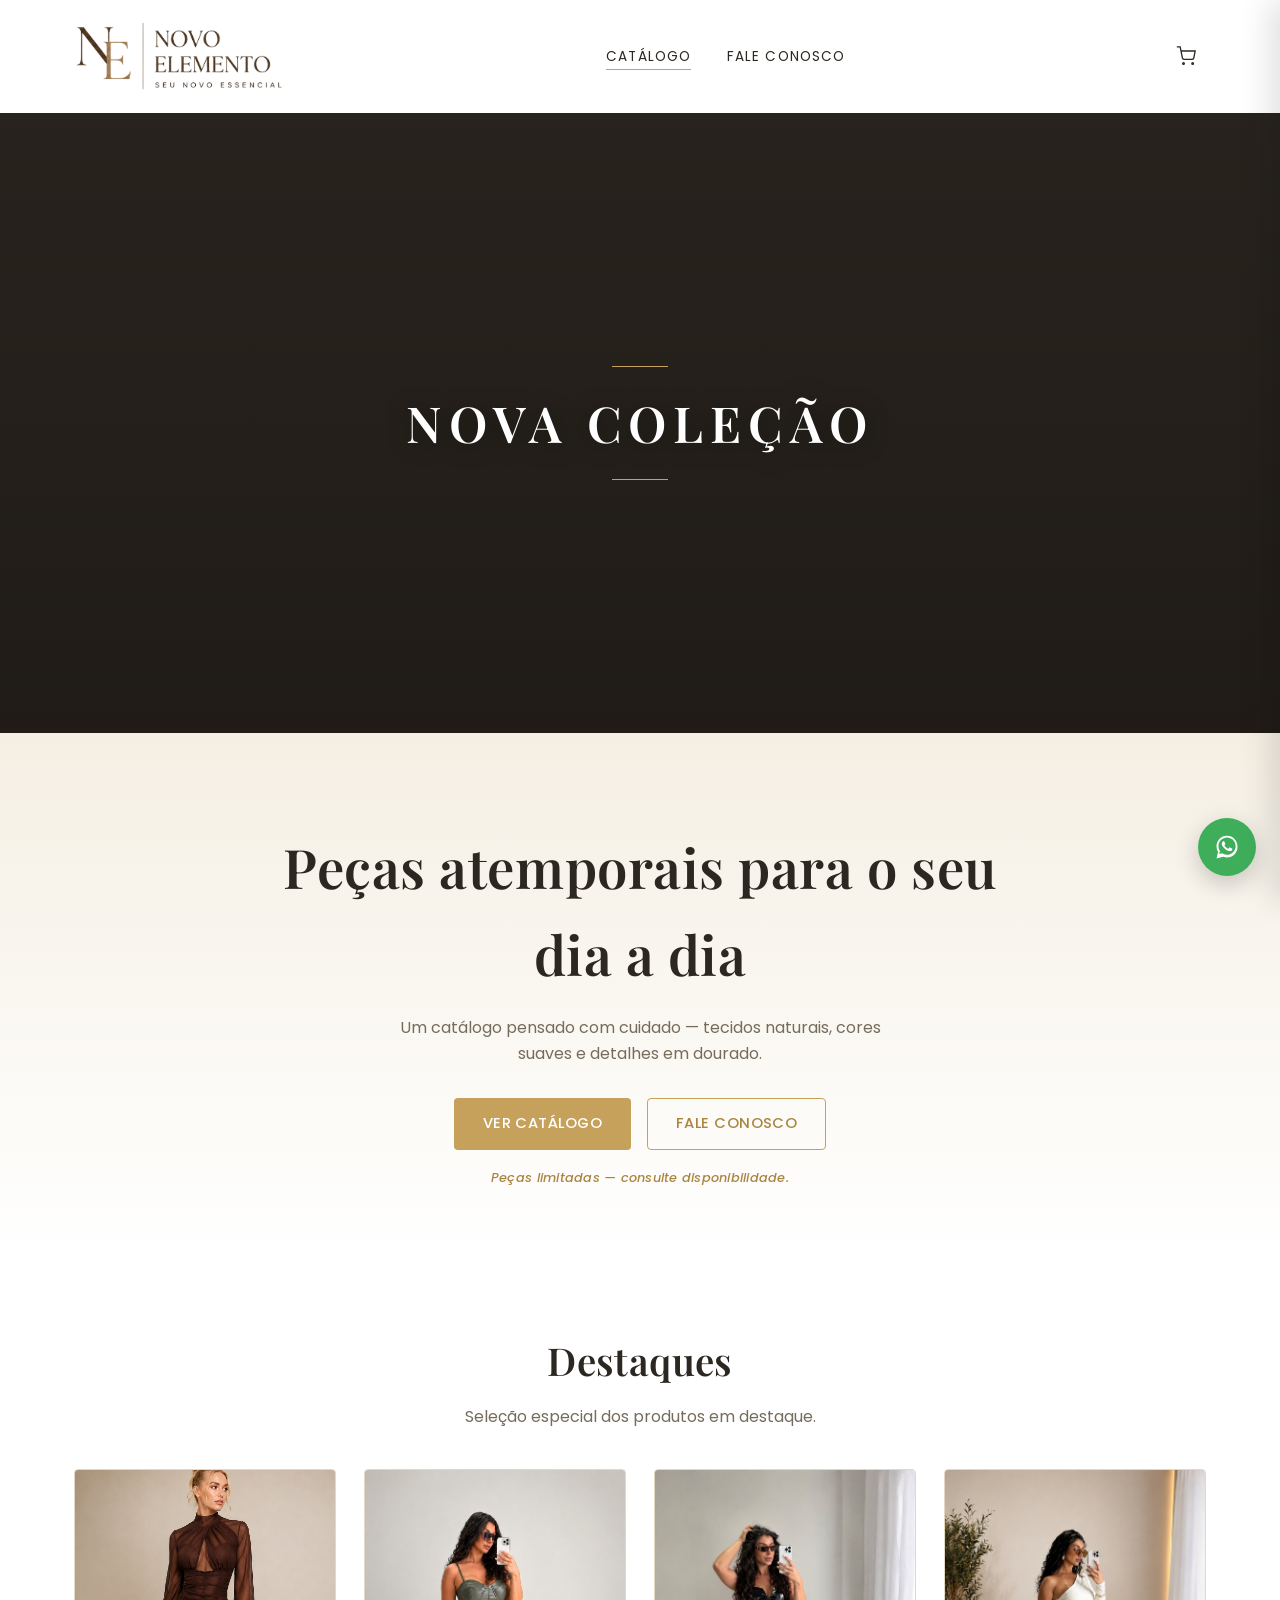
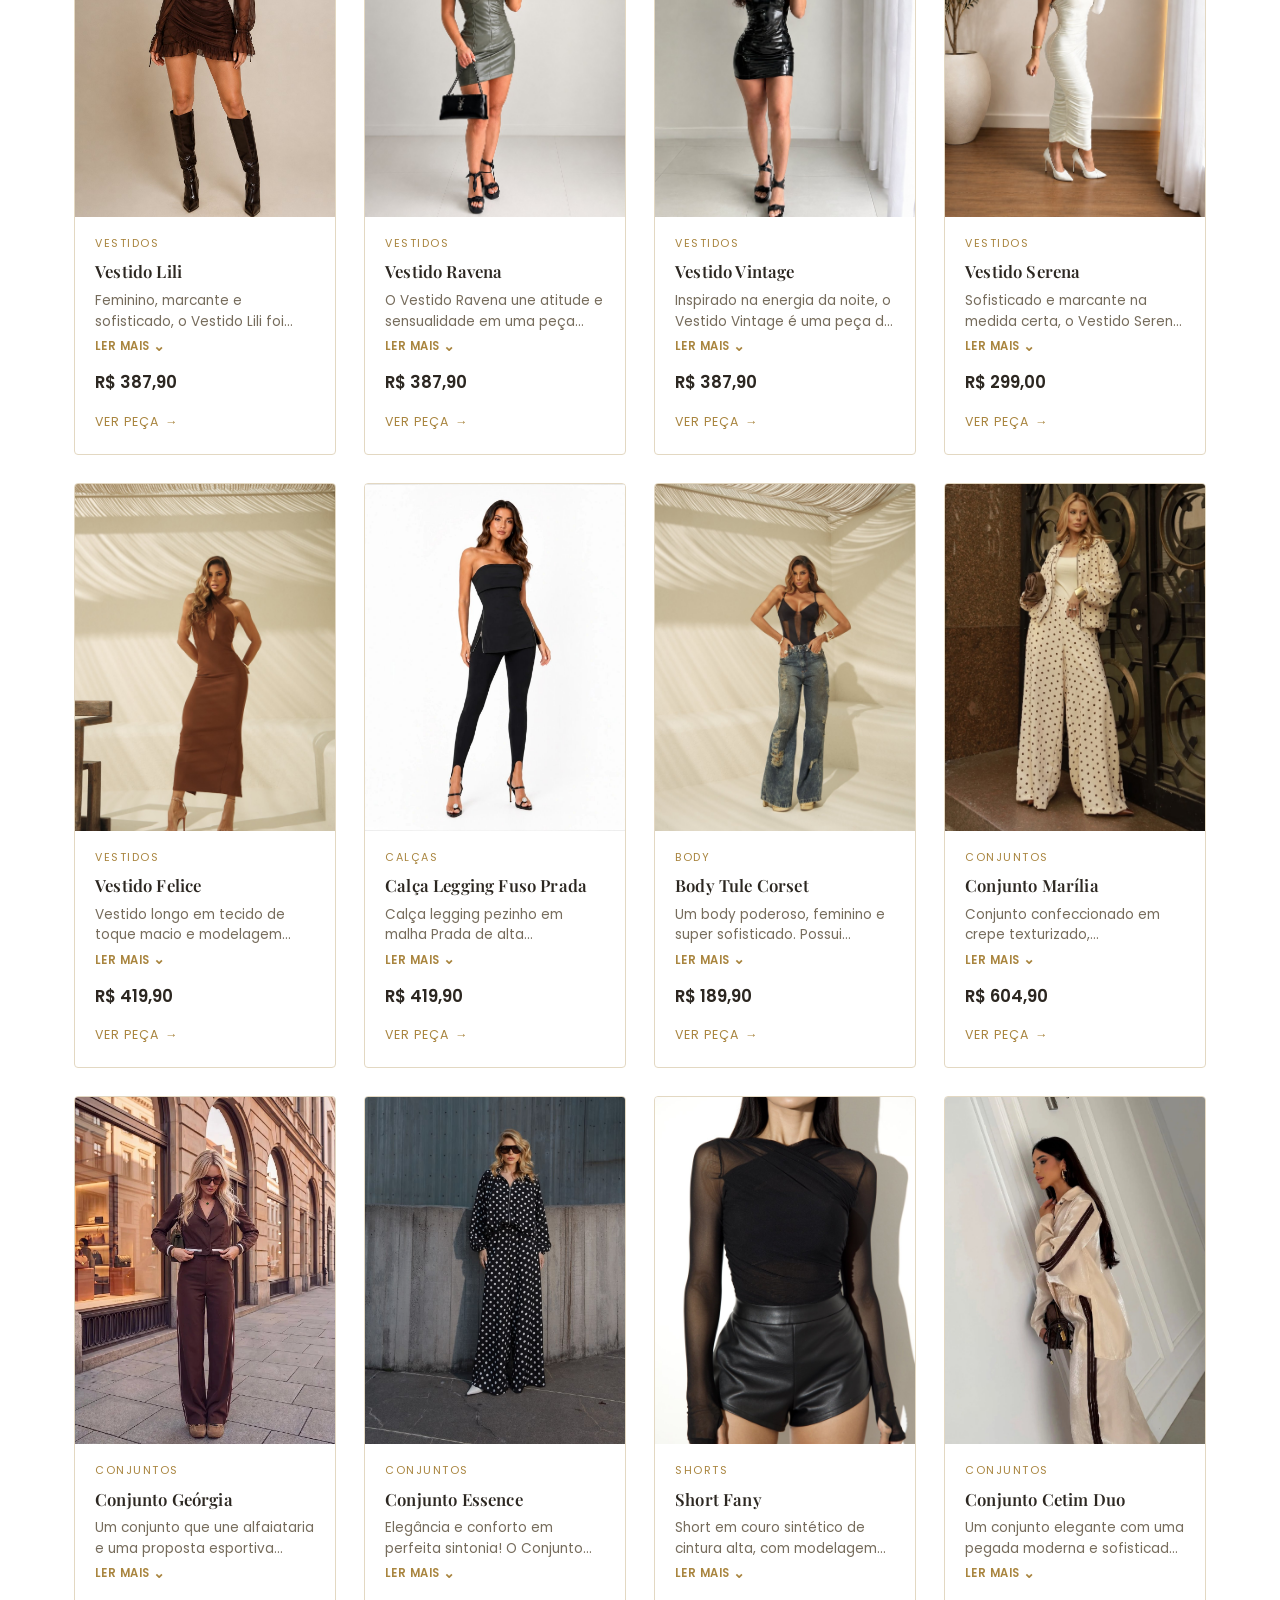
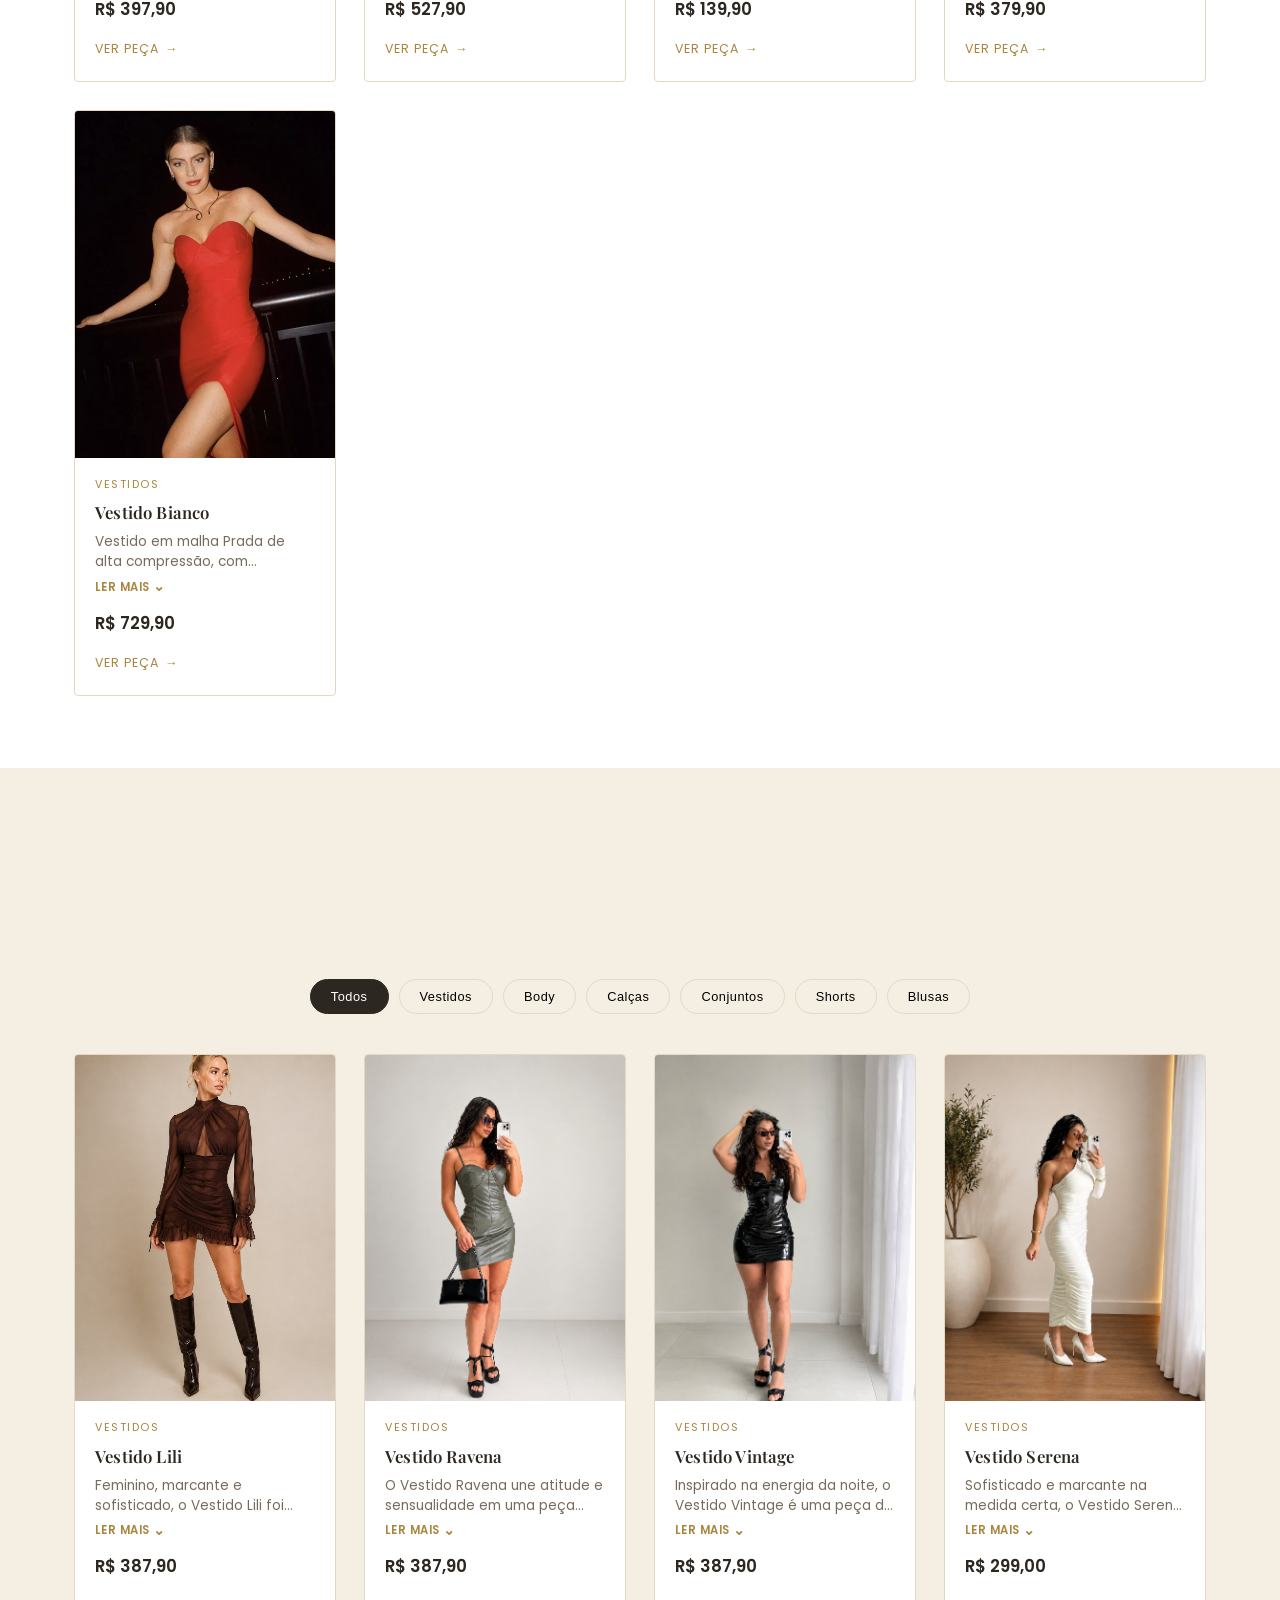
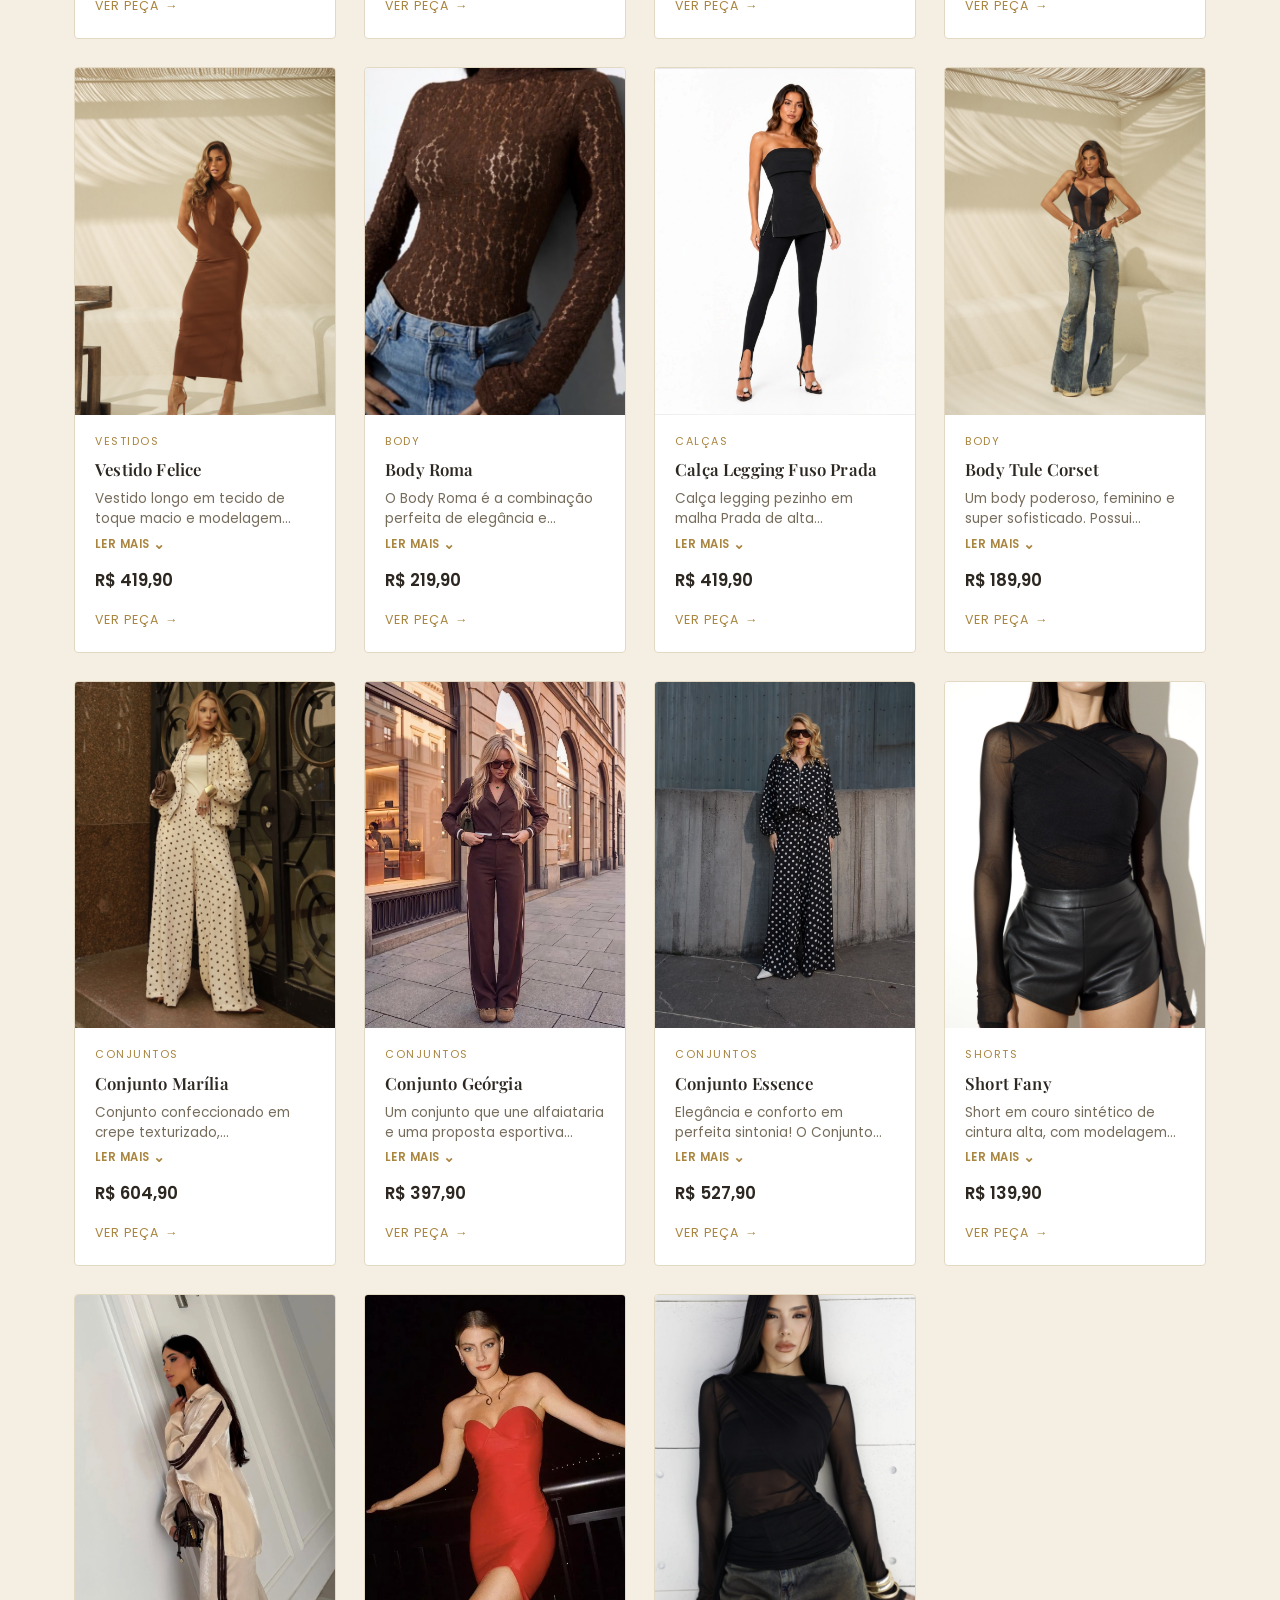
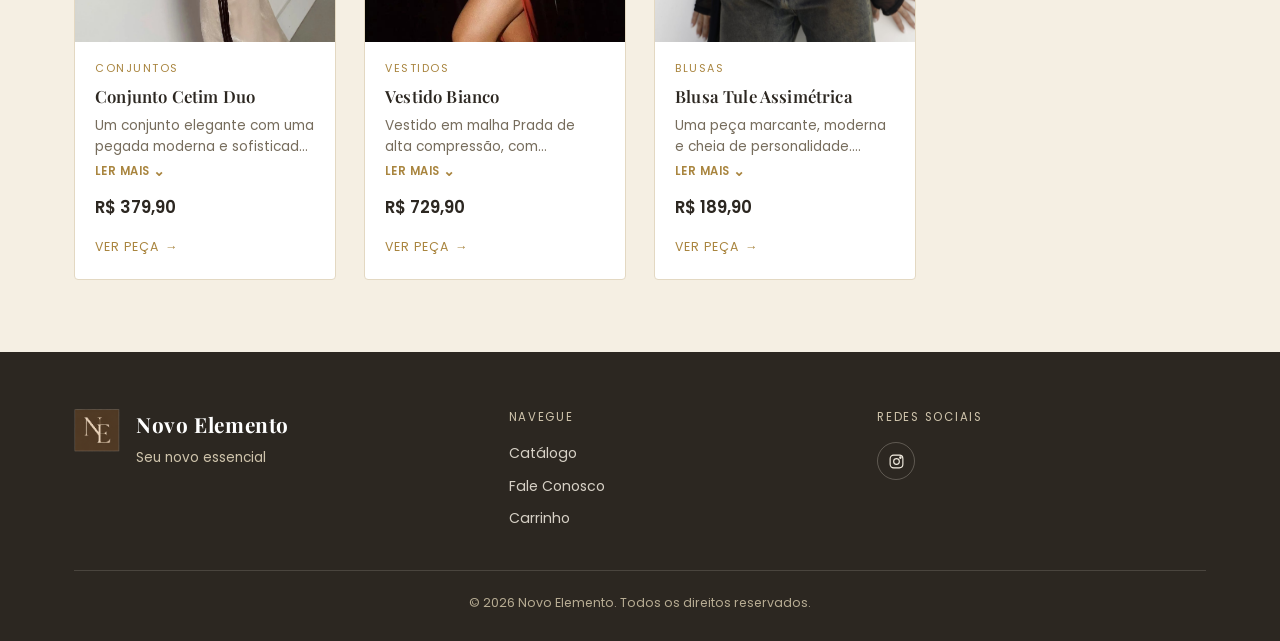
==== index.html @ e1759463 "Versao inicial do site Novo Elemento" ====
<!DOCTYPE html>
<html lang="pt-BR">
<head>
<meta charset="UTF-8">
<meta name="viewport" content="width=device-width, initial-scale=1.0">
<title>Novo Elemento — Loja</title>
<meta name="description" content="Loja Novo Elemento — moda com essência.">
<link rel="icon" type="image/png" href="assets/favicon.png">
<link rel="stylesheet" href="css/style.css">
</head>
<body>

<header class="site-header">
  <nav class="nav">
    <a href="index.html" class="nav-logo">
      <span class="logo-shine">
        <img src="assets/logo.png" alt="Novo Elemento" class="logo-img">
        <div class="logo-fallback">
          <strong>Novo Elemento</strong>
          <span>Seu novo essencial</span>
        </div>
      </span>
    </a>

    <ul class="nav-links">
      <li><a href="index.html" class="active">Catálogo</a></li>
      <li><a href="sobre.html">Fale Conosco</a></li>
    </ul>

    <div class="nav-actions">
      <a href="carrinho.html" class="nav-cart" aria-label="Ver carrinho">
        <svg viewBox="0 0 24 24" fill="none" stroke="currentColor" stroke-width="1.6"><circle cx="9" cy="21" r="1"/><circle cx="20" cy="21" r="1"/><path d="M1 1h4l2.68 13.39a2 2 0 0 0 2 1.61h9.72a2 2 0 0 0 2-1.61L23 6H6"/></svg>
        <span class="cart-badge" data-cart-badge>0</span>
      </a>
      <button class="nav-toggle" aria-label="Abrir menu" aria-expanded="false">
        <span></span><span></span><span></span>
      </button>
    </div>
  </nav>

  <div class="nav-mobile">
    <ul>
      <li><a href="index.html">Catálogo</a></li>
      <li><a href="sobre.html">Fale Conosco</a></li>
      <li><a href="carrinho.html">Carrinho</a></li>
    </ul>
  </div>
</header>

<section class="hero-carousel">
  <div class="hero-carousel__track">
    <img src="assets/carrossel/carrossel-01.jpg" alt="" class="hero-carousel__slide">
    <img src="assets/carrossel/carrossel-02.jpg" alt="" class="hero-carousel__slide">
    <img src="assets/carrossel/carrossel-03.jpg" alt="" class="hero-carousel__slide">
    <img src="assets/carrossel/carrossel-04.jpg" alt="" class="hero-carousel__slide">
    <img src="assets/carrossel/carrossel-05.jpg" alt="" class="hero-carousel__slide">
    <img src="assets/carrossel/carrossel-06.jpg" alt="" class="hero-carousel__slide">
    <img src="assets/carrossel/carrossel-07.jpg" alt="" class="hero-carousel__slide">
  </div>
  <div class="hero-carousel__overlay"></div>
  <div class="hero-carousel__caption">
    <span class="hero-carousel__line"></span>
    <h2>Nova Coleção</h2>
    <span class="hero-carousel__line"></span>
  </div>
</section>

<section class="hero">
  <h1>Peças atemporais para o seu dia a dia</h1>
  <p>Um catálogo pensado com cuidado — tecidos naturais, cores suaves e detalhes em dourado.</p>
  <div class="hero__actions">
    <a href="#catalogo" class="btn btn--gold">Ver Catálogo</a>
    <a href="sobre.html" class="btn btn--outline">Fale Conosco</a>
  </div>
  <p class="hero__notice">Peças limitadas — consulte disponibilidade.</p>
</section>

<section class="section">
  <div class="container">
    <h2 class="section-title reveal">Destaques</h2>
    <p class="section-subtitle reveal">Seleção especial dos produtos em destaque.</p>
    <div class="product-grid" data-featured-grid></div>
  </div>
</section>

<section class="section section--linen" id="catalogo">
  <div class="container">
    <h2 class="section-title reveal">Catálogo Completo</h2>
    <p class="section-subtitle reveal">Filtre por categoria para encontrar a peça ideal.</p>
    <div class="filter-bar" data-category-filters></div>
    <div class="product-grid" data-product-grid></div>
  </div>
</section>

<footer class="site-footer" id="footer"></footer>

<a class="whatsapp-float" id="whatsappFloat" href="#" target="_blank" rel="noopener" aria-label="Falar no WhatsApp">
  <svg viewBox="0 0 32 32"><path d="M16.02 3C9.4 3 4 8.4 4 15.02c0 2.4.7 4.63 1.9 6.5L4 29l7.65-1.86a11.9 11.9 0 0 0 4.37.83h.01c6.63 0 12.02-5.4 12.02-12.02C28.05 8.4 22.65 3 16.02 3zm0 21.8h-.01a9.8 9.8 0 0 1-4.99-1.37l-.36-.21-3.65.89.98-3.58-.24-.37a9.77 9.77 0 0 1-1.5-5.16c0-5.4 4.4-9.79 9.8-9.79 2.62 0 5.08 1.02 6.93 2.87a9.73 9.73 0 0 1 2.87 6.93c0 5.4-4.4 9.79-9.83 9.79zm5.38-7.34c-.29-.15-1.75-.86-2.02-.96-.27-.1-.47-.15-.67.15-.2.29-.77.96-.94 1.16-.17.2-.34.22-.64.07-.29-.15-1.24-.46-2.36-1.46-.87-.78-1.46-1.74-1.63-2.03-.17-.29-.02-.45.13-.6.13-.13.29-.34.44-.51.15-.17.2-.29.29-.49.1-.2.05-.37-.02-.51-.07-.15-.67-1.61-.92-2.2-.24-.58-.49-.5-.67-.51-.17-.01-.37-.01-.57-.01s-.51.07-.79.37c-.27.29-1.04 1.02-1.04 2.48 0 1.46 1.07 2.87 1.22 3.07.15.2 2.1 3.2 5.08 4.49.71.31 1.26.49 1.69.62.71.23 1.36.2 1.87.12.57-.09 1.75-.71 2-1.4.25-.69.25-1.28.17-1.4-.07-.12-.27-.2-.56-.34z"/></svg>
</a>

<script src="js/store-data.js"></script>
<script src="js/products-data.js"></script>
<script src="js/cart.js"></script>
<script src="js/nav.js"></script>
<script src="js/catalog.js"></script>
<script src="js/footer.js"></script>
</body>
</html>
---- css/style.css ----
/* =========================================================
   O NOVO ELEMENTO — estilos gerais
   Paleta: branco / linho / dourado
   ========================================================= */

@import url("https://fonts.googleapis.com/css2?family=Playfair+Display:ital,wght@0,500;0,600;1,500&family=Poppins:wght@300;400;500;600&family=Alex+Brush&display=swap");

:root {
  --color-white: #ffffff;
  --color-linen: #f5efe3;
  --color-linen-dark: #e9dfc9;
  --color-gold: #c6a15b;
  --color-gold-dark: #a9853f;
  --color-text: #2c2721;
  --color-text-light: #766c5c;
  --color-border: #e3d8c2;

  --font-heading: "Playfair Display", serif;
  --font-body: "Poppins", sans-serif;

  --container: 1180px;
  --radius: 4px;
  --shadow: 0 10px 30px rgba(44, 39, 33, 0.08);
}

* {
  box-sizing: border-box;
}

html {
  scroll-behavior: smooth;
}

body {
  margin: 0;
  font-family: var(--font-body);
  color: var(--color-text);
  background: var(--color-white);
  line-height: 1.6;
}

body.no-scroll {
  overflow: hidden;
}

h1, h2, h3, h4 {
  font-family: var(--font-heading);
  font-weight: 600;
  margin: 0 0 0.5em;
  letter-spacing: 0.01em;
}

p {
  margin: 0 0 1em;
}

a {
  color: inherit;
  text-decoration: none;
}

img {
  max-width: 100%;
  display: block;
}

.container {
  max-width: var(--container);
  margin: 0 auto;
  padding: 0 24px;
}

.section {
  padding: 72px 0;
}

.section--linen {
  background: var(--color-linen);
}

.section-title {
  text-align: center;
  font-size: clamp(1.6rem, 3vw, 2.4rem);
  margin-bottom: 12px;
}

.section-subtitle {
  text-align: center;
  color: var(--color-text-light);
  max-width: 560px;
  margin: 0 auto 40px;
}

.btn {
  position: relative;
  overflow: hidden;
  display: inline-flex;
  align-items: center;
  justify-content: center;
  gap: 8px;
  padding: 13px 28px;
  border: 1px solid transparent;
  border-radius: var(--radius);
  font-family: var(--font-body);
  font-size: 0.92rem;
  font-weight: 500;
  letter-spacing: 0.03em;
  cursor: pointer;
  transition: transform 0.2s ease, box-shadow 0.2s ease, background 0.2s ease, color 0.2s ease;
  text-transform: uppercase;
}

/* =========== Brilho dourado (botões e logo) =========== */
.btn::before,
.logo-shine::before {
  content: "";
  position: absolute;
  top: 0;
  left: -60%;
  width: 35%;
  height: 100%;
  background: linear-gradient(
    115deg,
    transparent 0%,
    rgba(255, 255, 255, 0.75) 45%,
    rgba(230, 194, 122, 0.95) 50%,
    rgba(255, 255, 255, 0.75) 55%,
    transparent 100%
  );
  transform: skewX(-22deg);
  transition: left 0.85s ease;
  pointer-events: none;
  z-index: 2;
}

.btn:hover::before,
.nav-logo:hover .logo-shine::before {
  left: 130%;
}

.btn--gold {
  background: var(--color-gold);
  color: var(--color-white);
}

.btn--gold:hover {
  background: var(--color-gold-dark);
  transform: translateY(-2px);
  box-shadow: var(--shadow);
}

.btn--outline {
  background: transparent;
  border-color: var(--color-gold);
  color: var(--color-gold-dark);
}

.btn--outline:hover {
  background: var(--color-gold);
  color: var(--color-white);
  transform: translateY(-2px);
}

.btn--whatsapp {
  background: #3fae5b;
  color: var(--color-white);
}

.btn--whatsapp:hover {
  background: #34954d;
  transform: translateY(-2px);
  box-shadow: var(--shadow);
}

.btn--block {
  width: 100%;
}

/* =========== Reveal on scroll =========== */
.reveal {
  opacity: 0;
  transform: translateY(24px);
  transition: opacity 0.7s ease, transform 0.7s ease;
}

.reveal--visible {
  opacity: 1;
  transform: translateY(0);
}

/* =========================================================
   HEADER / NAVBAR
   ========================================================= */

.site-header {
  position: sticky;
  top: 0;
  z-index: 100;
  background: rgba(255, 255, 255, 0.92);
  backdrop-filter: blur(8px);
  border-bottom: 1px solid transparent;
  transition: box-shadow 0.3s ease, border-color 0.3s ease, padding 0.3s ease;
}

.site-header--scrolled {
  border-color: var(--color-border);
  box-shadow: 0 4px 20px rgba(44, 39, 33, 0.06);
}

.nav {
  display: flex;
  align-items: center;
  justify-content: space-between;
  padding: 20px 24px;
  max-width: var(--container);
  margin: 0 auto;
  transition: padding 0.3s ease;
}

.site-header--scrolled .nav {
  padding: 12px 24px;
}

.nav-logo {
  display: flex;
  align-items: center;
  position: relative;
}

.logo-shine {
  position: relative;
  display: flex;
  align-items: center;
  overflow: hidden;
  border-radius: var(--radius);
  transition: height 0.3s ease;
}

.logo-img {
  height: 72px;
  transition: height 0.3s ease, transform 0.4s cubic-bezier(0.34, 1.56, 0.64, 1);
}

.site-header--scrolled .logo-img {
  height: 54px;
}

.nav-logo:hover .logo-img {
  transform: scale(1.06) rotate(-1.5deg);
}

.logo-fallback {
  display: none;
  flex-direction: column;
  line-height: 1;
  cursor: default;
}

.logo-fallback strong {
  font-family: var(--font-heading);
  font-size: 1.9rem;
  letter-spacing: 0.04em;
  color: var(--color-text);
  transition: letter-spacing 0.4s ease, color 0.3s ease;
}

.nav-logo:hover .logo-fallback strong {
  letter-spacing: 0.09em;
  color: var(--color-gold-dark);
}

.logo-fallback span {
  font-size: 0.72rem;
  text-transform: uppercase;
  letter-spacing: 0.25em;
  color: var(--color-gold-dark);
  margin-top: 2px;
}

.nav-links {
  display: flex;
  gap: 36px;
  list-style: none;
  margin: 0;
  padding: 0;
}

.nav-links a {
  position: relative;
  font-size: 0.85rem;
  text-transform: uppercase;
  letter-spacing: 0.08em;
  padding-bottom: 4px;
}

.nav-links a::after {
  content: "";
  position: absolute;
  left: 0;
  bottom: 0;
  width: 0;
  height: 1px;
  background: var(--color-gold);
  transition: width 0.3s ease;
}

.nav-links a:hover::after,
.nav-links a.active::after {
  width: 100%;
}

.nav-actions {
  display: flex;
  align-items: center;
  gap: 18px;
}

.nav-cart {
  position: relative;
  display: flex;
  align-items: center;
  justify-content: center;
  width: 40px;
  height: 40px;
  border-radius: 50%;
  transition: background 0.25s ease, transform 0.2s ease;
}

.nav-cart:hover {
  background: var(--color-linen);
  transform: translateY(-1px);
}

.nav-cart svg {
  width: 20px;
  height: 20px;
}

.cart-badge {
  position: absolute;
  top: -2px;
  right: -2px;
  min-width: 18px;
  height: 18px;
  border-radius: 50%;
  background: var(--color-gold);
  color: var(--color-white);
  font-size: 0.65rem;
  align-items: center;
  justify-content: center;
  display: none;
  padding: 0 4px;
}

.nav-toggle {
  display: none;
  flex-direction: column;
  gap: 5px;
  width: 28px;
  background: none;
  border: none;
  cursor: pointer;
  padding: 4px;
}

.nav-toggle span {
  height: 1.5px;
  width: 100%;
  background: var(--color-text);
  transition: transform 0.3s ease, opacity 0.3s ease;
}

.nav-toggle--open span:nth-child(1) {
  transform: translateY(6.5px) rotate(45deg);
}
.nav-toggle--open span:nth-child(2) {
  opacity: 0;
}
.nav-toggle--open span:nth-child(3) {
  transform: translateY(-6.5px) rotate(-45deg);
}

.nav-mobile {
  position: fixed;
  inset: 0 0 0 auto;
  width: min(78vw, 320px);
  height: 100vh;
  background: var(--color-white);
  box-shadow: -10px 0 30px rgba(0, 0, 0, 0.12);
  transform: translateX(100%);
  transition: transform 0.35s ease;
  z-index: 200;
  padding: 100px 32px 32px;
}

.nav-mobile--open {
  transform: translateX(0);
}

.nav-mobile ul {
  list-style: none;
  padding: 0;
  margin: 0;
  display: flex;
  flex-direction: column;
  gap: 26px;
}

.nav-mobile a {
  font-family: var(--font-heading);
  font-size: 1.2rem;
}

@media (max-width: 860px) {
  .nav-links {
    display: none;
  }
  .nav-toggle {
    display: flex;
  }
}

/* =========================================================
   HERO CAROUSEL (fotos da coleção — crossfade automático em CSS puro)
   ========================================================= */

.hero-carousel {
  position: relative;
  width: 100%;
  height: min(72vh, 620px);
  min-height: 380px;
  overflow: hidden;
  background: var(--color-text);
}

.hero-carousel__track {
  position: absolute;
  inset: 0;
}

.hero-carousel__slide {
  position: absolute;
  inset: 0;
  width: 100%;
  height: 100%;
  object-fit: cover;
  object-position: center 22%;
  opacity: 0;
  animation: hero-carousel-fade 31.5s infinite;
}

.hero-carousel__slide:nth-child(1) { animation-delay: 0s; }
.hero-carousel__slide:nth-child(2) { animation-delay: 4.5s; }
.hero-carousel__slide:nth-child(3) { animation-delay: 9s; }
.hero-carousel__slide:nth-child(4) { animation-delay: 13.5s; }
.hero-carousel__slide:nth-child(5) { animation-delay: 18s; }
.hero-carousel__slide:nth-child(6) { animation-delay: 22.5s; object-position: center 8%; }
.hero-carousel__slide:nth-child(7) { animation-delay: 27s; object-position: center 4%; }

@keyframes hero-carousel-fade {
  0%,
  100% {
    opacity: 0;
  }
  1.5% {
    opacity: 1;
  }
  12.8% {
    opacity: 1;
  }
  14.3% {
    opacity: 0;
  }
}

.hero-carousel__overlay {
  position: absolute;
  inset: 0;
  background: linear-gradient(180deg, rgba(20, 16, 12, 0.18) 0%, rgba(20, 16, 12, 0.5) 100%);
}

.hero-carousel__caption {
  position: absolute;
  inset: 0;
  display: flex;
  flex-direction: column;
  align-items: center;
  justify-content: center;
  gap: 16px;
  text-align: center;
  color: var(--color-white);
  padding: 0 24px;
  animation: hero-caption-in 1.1s ease both;
}

.hero-carousel__caption h2 {
  font-size: clamp(1.9rem, 4.2vw, 3.1rem);
  letter-spacing: 0.14em;
  text-transform: uppercase;
  color: var(--color-white);
  margin: 0;
  text-shadow: 0 2px 24px rgba(0, 0, 0, 0.4);
}

.hero-carousel__line {
  width: 56px;
  height: 1px;
  background: var(--color-gold);
  transform-origin: center;
  animation: hero-line-grow 4.5s ease-in-out infinite;
}

@keyframes hero-caption-in {
  from {
    opacity: 0;
    transform: translateY(16px);
  }
  to {
    opacity: 1;
    transform: translateY(0);
  }
}

@keyframes hero-line-grow {
  0% {
    transform: scaleX(0);
    opacity: 0;
  }
  20% {
    transform: scaleX(1);
    opacity: 1;
  }
  85% {
    transform: scaleX(1);
    opacity: 1;
  }
  100% {
    transform: scaleX(0);
    opacity: 0;
  }
}

@media (max-width: 640px) {
  .hero-carousel {
    height: min(58vh, 480px);
  }
}

/* =========================================================
   HERO
   ========================================================= */

.hero {
  background: linear-gradient(180deg, var(--color-linen) 0%, var(--color-white) 100%);
  padding: 90px 24px 70px;
  text-align: center;
}

.hero__eyebrow {
  text-transform: uppercase;
  letter-spacing: 0.3em;
  font-size: 0.75rem;
  color: var(--color-gold-dark);
  margin-bottom: 18px;
}

.hero h1 {
  font-size: clamp(2.2rem, 5vw, 3.4rem);
  max-width: 760px;
  margin: 0 auto 18px;
}

.hero p {
  max-width: 520px;
  margin: 0 auto 32px;
  color: var(--color-text-light);
}

.hero__actions {
  display: flex;
  gap: 16px;
  justify-content: center;
  flex-wrap: wrap;
}

.hero .hero__notice {
  margin: 18px auto 0;
  font-size: 0.8rem;
  font-style: italic;
  font-weight: 500;
  letter-spacing: 0.02em;
  color: var(--color-gold-dark);
}

/* =========================================================
   PRODUCT GRID / CARDS
   ========================================================= */

.filter-bar {
  display: flex;
  flex-wrap: wrap;
  gap: 10px;
  justify-content: center;
  margin-bottom: 40px;
}

.filter-pill {
  border: 1px solid var(--color-border);
  background: transparent;
  padding: 9px 20px;
  border-radius: 999px;
  font-size: 0.8rem;
  letter-spacing: 0.04em;
  cursor: pointer;
  transition: all 0.25s ease;
}

.filter-pill:hover {
  border-color: var(--color-gold);
}

.filter-pill--active {
  background: var(--color-text);
  border-color: var(--color-text);
  color: var(--color-white);
}

.product-grid {
  display: grid;
  grid-template-columns: repeat(auto-fill, minmax(240px, 1fr));
  gap: 28px;
}

.product-card {
  background: var(--color-white);
  border: 1px solid var(--color-border);
  border-radius: var(--radius);
  overflow: hidden;
  transition: transform 0.3s ease, box-shadow 0.3s ease;
  display: flex;
  flex-direction: column;
}

.product-card:hover {
  transform: translateY(-6px);
  box-shadow: var(--shadow);
}

.product-card__image {
  aspect-ratio: 3 / 4;
  background: var(--color-linen);
  position: relative;
  overflow: hidden;
}

.product-card__image img {
  width: 100%;
  height: 100%;
  object-fit: cover;
  transition: transform 0.5s ease;
}

.product-card:hover .product-card__image img {
  transform: scale(1.05);
}

.product-card__placeholder {
  position: absolute;
  inset: 0;
  align-items: center;
  justify-content: center;
  color: var(--color-gold-dark);
  font-size: 0.8rem;
  letter-spacing: 0.05em;
  text-align: center;
  background: repeating-linear-gradient(
    135deg,
    var(--color-linen),
    var(--color-linen) 10px,
    var(--color-linen-dark) 10px,
    var(--color-linen-dark) 20px
  );
}

.product-card__body {
  padding: 18px 20px 22px;
  display: flex;
  flex-direction: column;
  flex: 1;
}

.product-card__category {
  text-transform: uppercase;
  font-size: 0.68rem;
  letter-spacing: 0.14em;
  color: var(--color-gold-dark);
  margin: 0 0 6px;
}

.product-card__name {
  font-size: 1.05rem;
  margin: 0 0 6px;
}

.product-card__desc {
  font-size: 0.85rem;
  line-height: 1.5;
  color: var(--color-text-light);
  margin: 0 0 6px;
  display: -webkit-box;
  -webkit-line-clamp: 2;
  -webkit-box-orient: vertical;
  overflow: hidden;
  min-height: calc(0.85rem * 1.5 * 2);
}

.product-card__desc--expanded {
  -webkit-line-clamp: unset;
  overflow: visible;
}

.product-card__more {
  display: inline-flex;
  align-items: center;
  gap: 3px;
  align-self: flex-start;
  margin: 0 0 14px;
  padding: 0;
  border: none;
  background: none;
  cursor: pointer;
  font-family: var(--font-body);
  font-size: 0.72rem;
  font-weight: 600;
  letter-spacing: 0.04em;
  text-transform: uppercase;
  color: var(--color-gold-dark);
}

.product-card__more:hover {
  color: var(--color-gold);
}

.product-card__more-arrow {
  font-size: 0.85rem;
  line-height: 1;
  transition: transform 0.25s ease;
}

.product-card__more--active .product-card__more-arrow {
  transform: rotate(180deg);
}

.product-card__prices {
  display: flex;
  align-items: baseline;
  gap: 10px;
  margin-bottom: 16px;
}

.product-card__price--old {
  text-decoration: line-through;
  color: var(--color-text-light);
  font-size: 0.82rem;
}

.product-card__price--now {
  font-size: 1.05rem;
  font-weight: 600;
  color: var(--color-text);
}

.product-card__cta {
  margin-top: auto;
  display: inline-flex;
  align-items: center;
  gap: 6px;
  font-size: 0.78rem;
  text-transform: uppercase;
  letter-spacing: 0.08em;
  color: var(--color-gold-dark);
  transition: gap 0.25s ease;
}

.product-card__cta::after {
  content: "→";
  transition: transform 0.25s ease;
}

.product-card:hover .product-card__cta {
  gap: 10px;
}

.product-card:hover .product-card__cta::after {
  transform: translateX(2px);
}

.empty-state {
  text-align: center;
  color: var(--color-text-light);
  grid-column: 1 / -1;
  padding: 40px 0;
}

/* =========================================================
   PRODUCT DETAIL (produto.html)
   ========================================================= */

.product-detail__back {
  display: inline-block;
  margin-bottom: 28px;
  font-size: 0.85rem;
  color: var(--color-text-light);
  transition: color 0.2s ease;
}

.product-detail__back:hover {
  color: var(--color-gold-dark);
}

.product-detail__layout {
  display: grid;
  grid-template-columns: 1.1fr 1fr;
  gap: 56px;
  align-items: start;
}

@media (max-width: 860px) {
  .product-detail__layout {
    grid-template-columns: 1fr;
    gap: 32px;
  }
}

.product-gallery__main {
  position: relative;
  aspect-ratio: 3 / 4;
  border-radius: var(--radius);
  overflow: hidden;
  background: var(--color-linen);
}

.product-gallery__image {
  width: 100%;
  height: 100%;
  object-fit: cover;
  opacity: 1;
  transform: translateX(0);
  transition: opacity 0.26s ease, transform 0.26s cubic-bezier(0.4, 0, 0.2, 1);
}

/* Arrasto lateral: sai deslizando pra esquerda... */
.product-gallery__image.is-exiting {
  opacity: 0;
  transform: translateX(-36px);
}

/* ...e a próxima entra deslizando da direita (posição de partida, sem transição). */
.product-gallery__image.is-entering {
  opacity: 0;
  transform: translateX(36px);
  transition: none;
}

.product-gallery__placeholder {
  position: absolute;
  inset: 0;
}

.product-thumbs {
  display: flex;
  gap: 12px;
  margin-top: 14px;
  flex-wrap: wrap;
}

.product-thumb {
  width: 64px;
  height: 80px;
  border-radius: var(--radius);
  overflow: hidden;
  border: 1px solid var(--color-border);
  background: var(--color-linen);
  cursor: pointer;
  padding: 0;
  opacity: 0.65;
  transition: opacity 0.2s ease, border-color 0.2s ease;
}

.product-thumb img {
  width: 100%;
  height: 100%;
  object-fit: cover;
}

.product-thumb:hover {
  opacity: 0.9;
}

.product-thumb--active {
  opacity: 1;
  border-color: var(--color-gold);
}

.product-info h1 {
  font-size: clamp(1.5rem, 3vw, 2.1rem);
  margin: 4px 0 6px;
}

.product-info__code {
  font-size: 0.78rem;
  color: var(--color-text-light);
  letter-spacing: 0.03em;
  margin: 0 0 14px;
}

.product-info__prices {
  display: flex;
  align-items: baseline;
  gap: 12px;
  margin-bottom: 18px;
}

.product-info__stock {
  display: inline-block;
  color: #c0392b;
  font-weight: 600;
  font-size: 0.85rem;
  letter-spacing: 0.02em;
  margin: -6px 0 18px;
}

.product-info__desc {
  color: var(--color-text-light);
  margin-bottom: 20px;
}

.product-info__notes {
  list-style: none;
  margin: 0 0 28px;
  padding: 18px 20px;
  background: var(--color-linen);
  border-radius: var(--radius);
  gap: 10px;
  font-size: 0.85rem;
  color: var(--color-text);
}

.product-info__notes li {
  padding-left: 18px;
  position: relative;
}

.product-info__notes li::before {
  content: "✦";
  position: absolute;
  left: 0;
  color: var(--color-gold);
  font-size: 0.7rem;
  top: 4px;
}

.product-info__block {
  margin-bottom: 26px;
}

.product-info__label {
  font-size: 0.82rem;
  text-transform: uppercase;
  letter-spacing: 0.06em;
  color: var(--color-text);
  margin-bottom: 12px;
}

.product-info__label span {
  text-transform: none;
  letter-spacing: normal;
  color: var(--color-gold-dark);
  font-weight: 600;
}

.color-swatches {
  display: flex;
  gap: 12px;
  flex-wrap: wrap;
}

.color-swatch {
  width: 34px;
  height: 34px;
  border-radius: 50%;
  border: 2px solid var(--color-white);
  outline: 1px solid var(--color-border);
  cursor: pointer;
  transition: transform 0.25s ease, outline-color 0.25s ease, box-shadow 0.25s ease;
}

.color-swatch:hover {
  transform: scale(1.1);
}

.color-swatch--active {
  outline-color: var(--color-gold);
  box-shadow: 0 0 0 3px rgba(198, 161, 91, 0.25);
  transform: scale(1.1);
}

.size-options {
  display: flex;
  gap: 10px;
  flex-wrap: wrap;
}

.size-pill {
  min-width: 44px;
  padding: 9px 14px;
  border-radius: 999px;
  border: 1px solid var(--color-border);
  background: var(--color-white);
  font-family: var(--font-body);
  font-size: 0.85rem;
  cursor: pointer;
  transition: all 0.2s ease;
}

.size-pill:hover {
  border-color: var(--color-gold);
}

.size-pill--active {
  background: var(--color-text);
  border-color: var(--color-text);
  color: var(--color-white);
}

.product-info__actions {
  display: grid;
  gap: 12px;
  max-width: 380px;
}

.product-not-found {
  text-align: center;
  padding: 80px 24px;
  color: var(--color-text-light);
}

/* =========================================================
   CART PAGE
   ========================================================= */

.cart-layout {
  display: grid;
  grid-template-columns: 1fr;
  gap: 40px;
}

.cart-row {
  display: grid;
  grid-template-columns: 76px 1fr auto auto auto;
  align-items: center;
  gap: 18px;
  padding: 18px 0;
  border-bottom: 1px solid var(--color-border);
}

.cart-row__image {
  width: 76px;
  height: 96px;
  border-radius: var(--radius);
  overflow: hidden;
  background: var(--color-linen);
  position: relative;
}

.cart-row__image img {
  width: 100%;
  height: 100%;
  object-fit: cover;
}

.cart-row__info h3 {
  font-size: 0.98rem;
  margin: 0 0 4px;
}

.cart-row__meta {
  font-size: 0.8rem;
  color: var(--color-text-light);
  margin: 0 0 4px;
}

.cart-row__price {
  font-size: 0.85rem;
  color: var(--color-text-light);
  margin: 0;
}

.cart-row__qty {
  display: flex;
  align-items: center;
  gap: 10px;
  border: 1px solid var(--color-border);
  border-radius: 999px;
  padding: 4px 10px;
}

.cart-row__qty button {
  border: none;
  background: none;
  font-size: 1rem;
  cursor: pointer;
  width: 20px;
  color: var(--color-gold-dark);
}

.cart-row__subtotal {
  font-weight: 600;
  white-space: nowrap;
}

.cart-row__remove {
  border: none;
  background: none;
  cursor: pointer;
  color: var(--color-text-light);
  font-size: 1rem;
  transition: color 0.2s ease;
}

.cart-row__remove:hover {
  color: #c0392b;
}

.cart-summary {
  display: grid;
  gap: 18px;
  background: var(--color-linen);
  border-radius: var(--radius);
  padding: 28px;
  align-self: start;
  max-width: 380px;
}

.cart-summary__total {
  display: flex;
  justify-content: space-between;
  font-size: 1.15rem;
  font-weight: 600;
  border-top: 1px solid var(--color-border);
  padding-top: 14px;
}

.cart-summary__note {
  font-size: 0.78rem;
  color: var(--color-text-light);
}

.mp-error {
  font-size: 0.8rem;
  color: #c0392b;
  margin: -6px 0 0;
}

.mp-error:empty {
  display: none;
  margin: 0;
}

.cart-status-banner {
  background: #fdf3e0;
  border: 1px solid var(--color-gold);
  color: var(--color-text);
  padding: 14px 20px;
  border-radius: var(--radius);
  font-size: 0.9rem;
  margin-bottom: 24px;
}

.cart-empty {
  text-align: center;
  padding: 60px 0;
  color: var(--color-text-light);
}

@media (max-width: 640px) {
  .cart-row {
    grid-template-columns: 60px 1fr auto;
    row-gap: 8px;
  }
  .cart-row__qty {
    grid-column: 2 / 4;
  }
}

/* =========================================================
   SOBRE / FALE CONOSCO
   ========================================================= */

.contact-grid {
  display: grid;
  grid-template-columns: 1.1fr 0.9fr;
  gap: 48px;
  align-items: start;
}

@media (max-width: 860px) {
  .contact-grid {
    grid-template-columns: 1fr;
  }
}

.about-text__lead {
  display: inline-block;
  font-family: var(--font-heading);
  font-size: 1.3rem;
  margin-bottom: 0.8em;
  color: var(--color-gold-dark);
  background: linear-gradient(
    100deg,
    var(--color-gold-dark) 30%,
    var(--color-gold-dark) 42%,
    #fff6de 50%,
    var(--color-gold-dark) 58%,
    var(--color-gold-dark) 70%
  );
  background-size: 250% auto;
  background-position: 200% center;
  -webkit-background-clip: text;
  background-clip: text;
  -webkit-text-fill-color: transparent;
  animation: about-lead-shine 3.5s linear infinite;
}

@keyframes about-lead-shine {
  0% {
    background-position: 200% center;
  }
  100% {
    background-position: -200% center;
  }
}

.about-text__signature {
  font-family: var(--font-heading);
  font-style: italic;
  font-size: 1.05rem;
  color: var(--color-text);
  text-align: center;
  border-top: 1px solid var(--color-border);
  padding-top: 18px;
  margin-top: 1.4em;
}

.about-credit {
  font-family: "Alex Brush", cursive;
  font-size: 0.95rem;
  color: var(--color-gold-dark);
  opacity: 0.75;
  margin: 6px 0 0;
  letter-spacing: 0.02em;
  text-align: center;
}

.about-seal {
  display: block;
  width: 132px;
  height: 132px;
  margin: 0 auto 20px;
  border-radius: 50%;
  box-shadow: var(--shadow);
}

.contact-card {
  background: var(--color-white);
  border: 1px solid var(--color-border);
  border-radius: var(--radius);
  padding: 36px;
  box-shadow: var(--shadow);
}

.contact-card h3 {
  font-size: 1.3rem;
}

.contact-list {
  list-style: none;
  padding: 0;
  margin: 20px 0 28px;
  display: grid;
  gap: 12px;
  font-size: 0.9rem;
  color: var(--color-text-light);
}

.contact-list li strong {
  color: var(--color-text);
}

/* =========================================================
   FOOTER
   ========================================================= */

.site-footer {
  background: var(--color-text);
  color: var(--color-linen);
  padding: 56px 0 28px;
}

.footer-grid {
  display: grid;
  grid-template-columns: 1.2fr 1fr 1fr;
  gap: 40px;
  margin-bottom: 40px;
}

@media (max-width: 720px) {
  .footer-grid {
    grid-template-columns: 1fr;
    gap: 32px;
  }
}

.footer-brand {
  display: flex;
  align-items: flex-start;
  gap: 16px;
}

.footer-brand__mark {
  width: 46px;
  height: 46px;
  flex-shrink: 0;
  object-fit: contain;
}

.footer-brand strong {
  font-family: var(--font-heading);
  font-size: 1.3rem;
  color: var(--color-white);
  letter-spacing: 0.03em;
}

.footer-brand p {
  color: #cfc4ac;
  font-size: 0.85rem;
  margin-top: 6px;
  max-width: 320px;
}

.footer-heading {
  text-transform: uppercase;
  font-size: 0.72rem;
  letter-spacing: 0.15em;
  color: #cfc4ac;
  margin-bottom: 16px;
}

.footer-links {
  list-style: none;
  padding: 0;
  margin: 0;
  display: grid;
  gap: 10px;
  font-size: 0.88rem;
}

.footer-links a {
  color: var(--color-linen);
  opacity: 0.85;
  transition: opacity 0.2s ease, padding-left 0.2s ease;
}

.footer-links a:hover {
  opacity: 1;
  padding-left: 4px;
  color: var(--color-gold);
}

.footer-social {
  display: flex;
  gap: 12px;
}

.footer-social a {
  display: flex;
  align-items: center;
  justify-content: center;
  width: 38px;
  height: 38px;
  border-radius: 50%;
  border: 1px solid rgba(245, 239, 227, 0.25);
  transition: background 0.25s ease, transform 0.25s ease, border-color 0.25s ease;
}

.footer-social a:hover {
  background: var(--color-gold);
  border-color: var(--color-gold);
  transform: translateY(-3px);
}

.footer-social svg {
  width: 17px;
  height: 17px;
}

.footer-bottom {
  border-top: 1px solid rgba(245, 239, 227, 0.15);
  padding-top: 22px;
  text-align: center;
  font-size: 0.78rem;
  color: #b7ac93;
}

/* =========================================================
   WHATSAPP FLOATING BUTTON
   ========================================================= */

.whatsapp-float {
  position: fixed;
  bottom: 24px;
  right: 24px;
  width: 58px;
  height: 58px;
  border-radius: 50%;
  background: #3fae5b;
  display: flex;
  align-items: center;
  justify-content: center;
  box-shadow: 0 8px 24px rgba(0, 0, 0, 0.2);
  z-index: 90;
  animation: float-bounce 2.6s ease-in-out infinite;
}

.whatsapp-float svg {
  width: 28px;
  height: 28px;
  fill: #fff;
}

.whatsapp-float:hover {
  animation-play-state: paused;
  transform: scale(1.08);
}

@keyframes float-bounce {
  0%, 100% { transform: translateY(0); }
  50% { transform: translateY(-6px); }
}

/* =========================================================
   TOAST
   ========================================================= */

.cart-toast {
  position: fixed;
  bottom: 96px;
  right: 24px;
  background: var(--color-text);
  color: var(--color-white);
  padding: 12px 20px;
  border-radius: var(--radius);
  font-size: 0.85rem;
  transform: translateY(20px);
  opacity: 0;
  pointer-events: none;
  transition: all 0.3s ease;
  z-index: 95;
  max-width: 280px;
}

.cart-toast--visible {
  transform: translateY(0);
  opacity: 1;
}

/* =========================================================
   PAGE HEADER (páginas internas)
   ========================================================= */

.page-header {
  background: var(--color-linen);
  padding: 60px 24px 50px;
  text-align: center;
}

.page-header h1 {
  font-size: clamp(1.8rem, 4vw, 2.6rem);
}

.page-header p {
  color: var(--color-text-light);
  max-width: 520px;
  margin: 10px auto 0;
}

/* =========================================================
   THANK YOU (obrigado.html)
   ========================================================= */

.thankyou {
  padding: 100px 24px;
}

.thankyou__box {
  max-width: 560px;
  text-align: center;
}

.thankyou__box .about-seal {
  margin: 0 auto 24px;
}

.thankyou__box p {
  color: var(--color-text-light);
  margin-bottom: 24px;
}

.thankyou__ref {
  font-size: 0.8rem;
  color: var(--color-text-light);
  opacity: 0.8;
  margin-top: -12px;
}
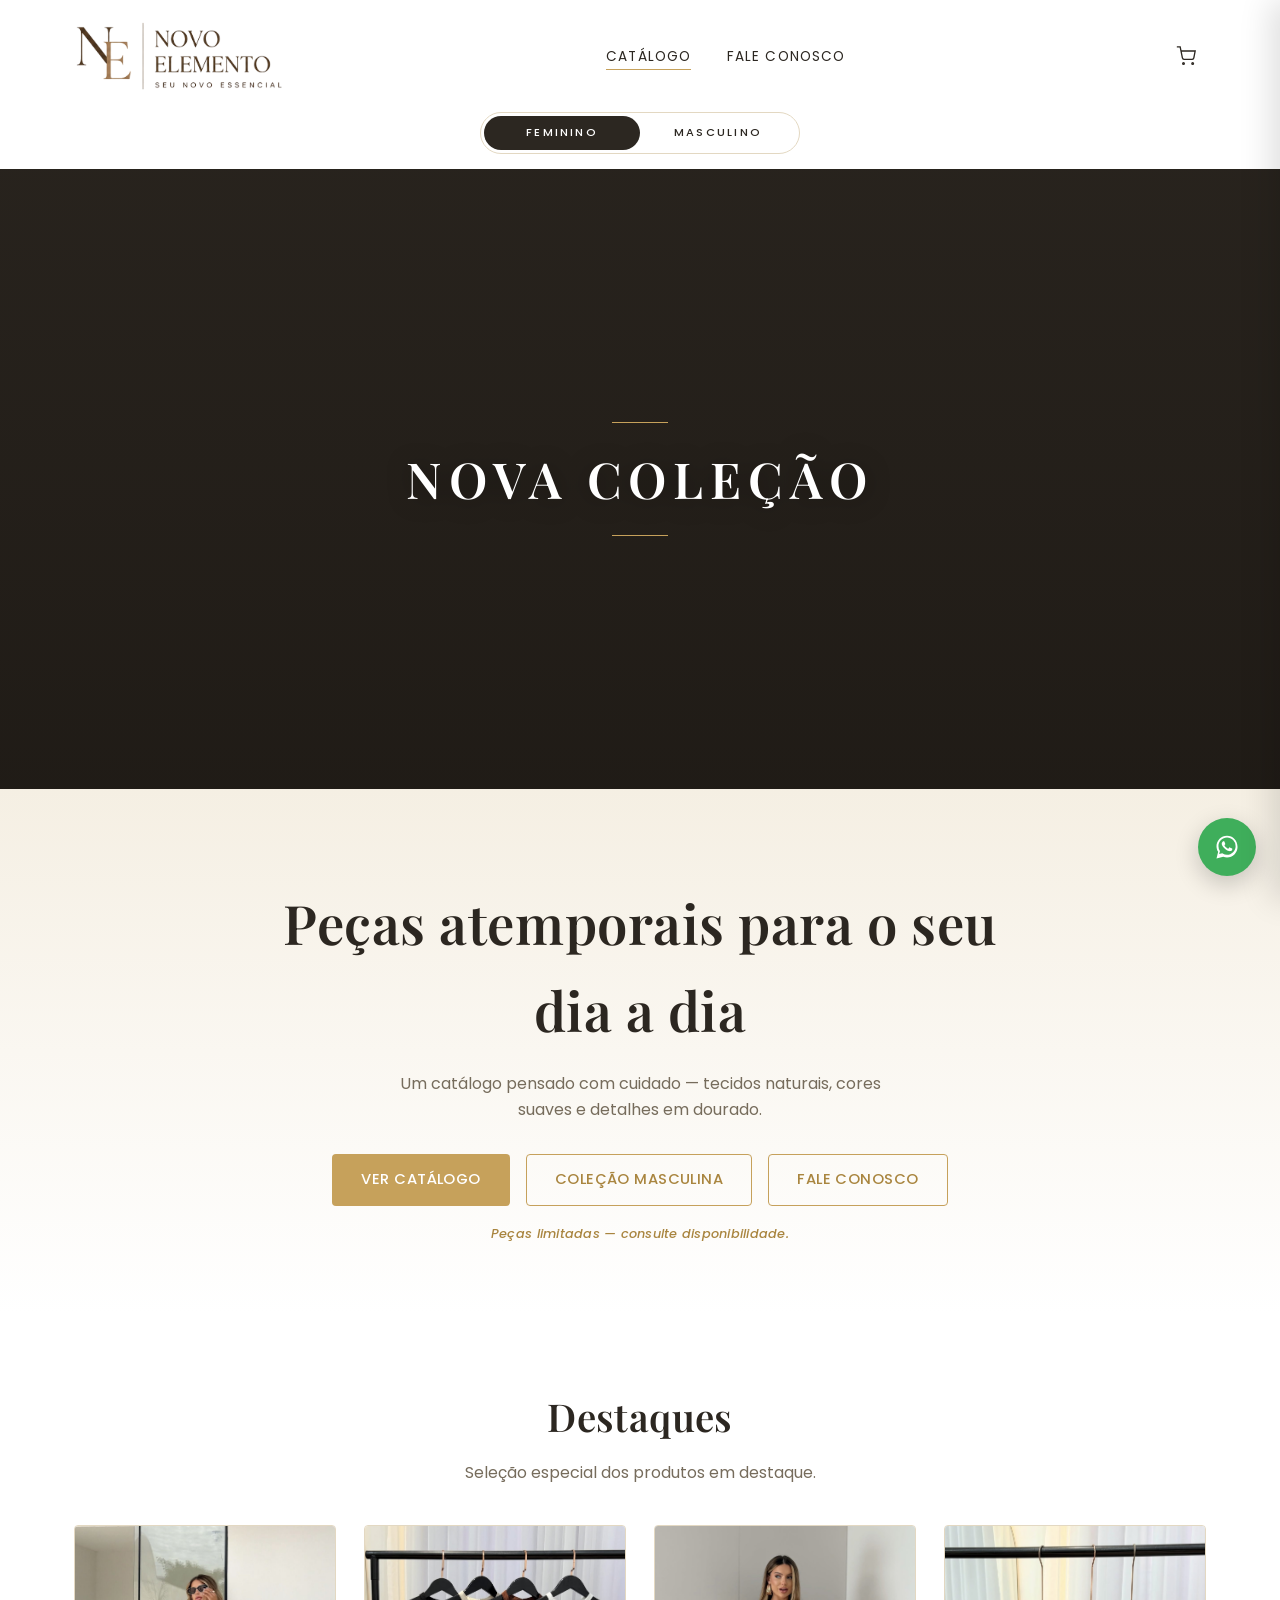
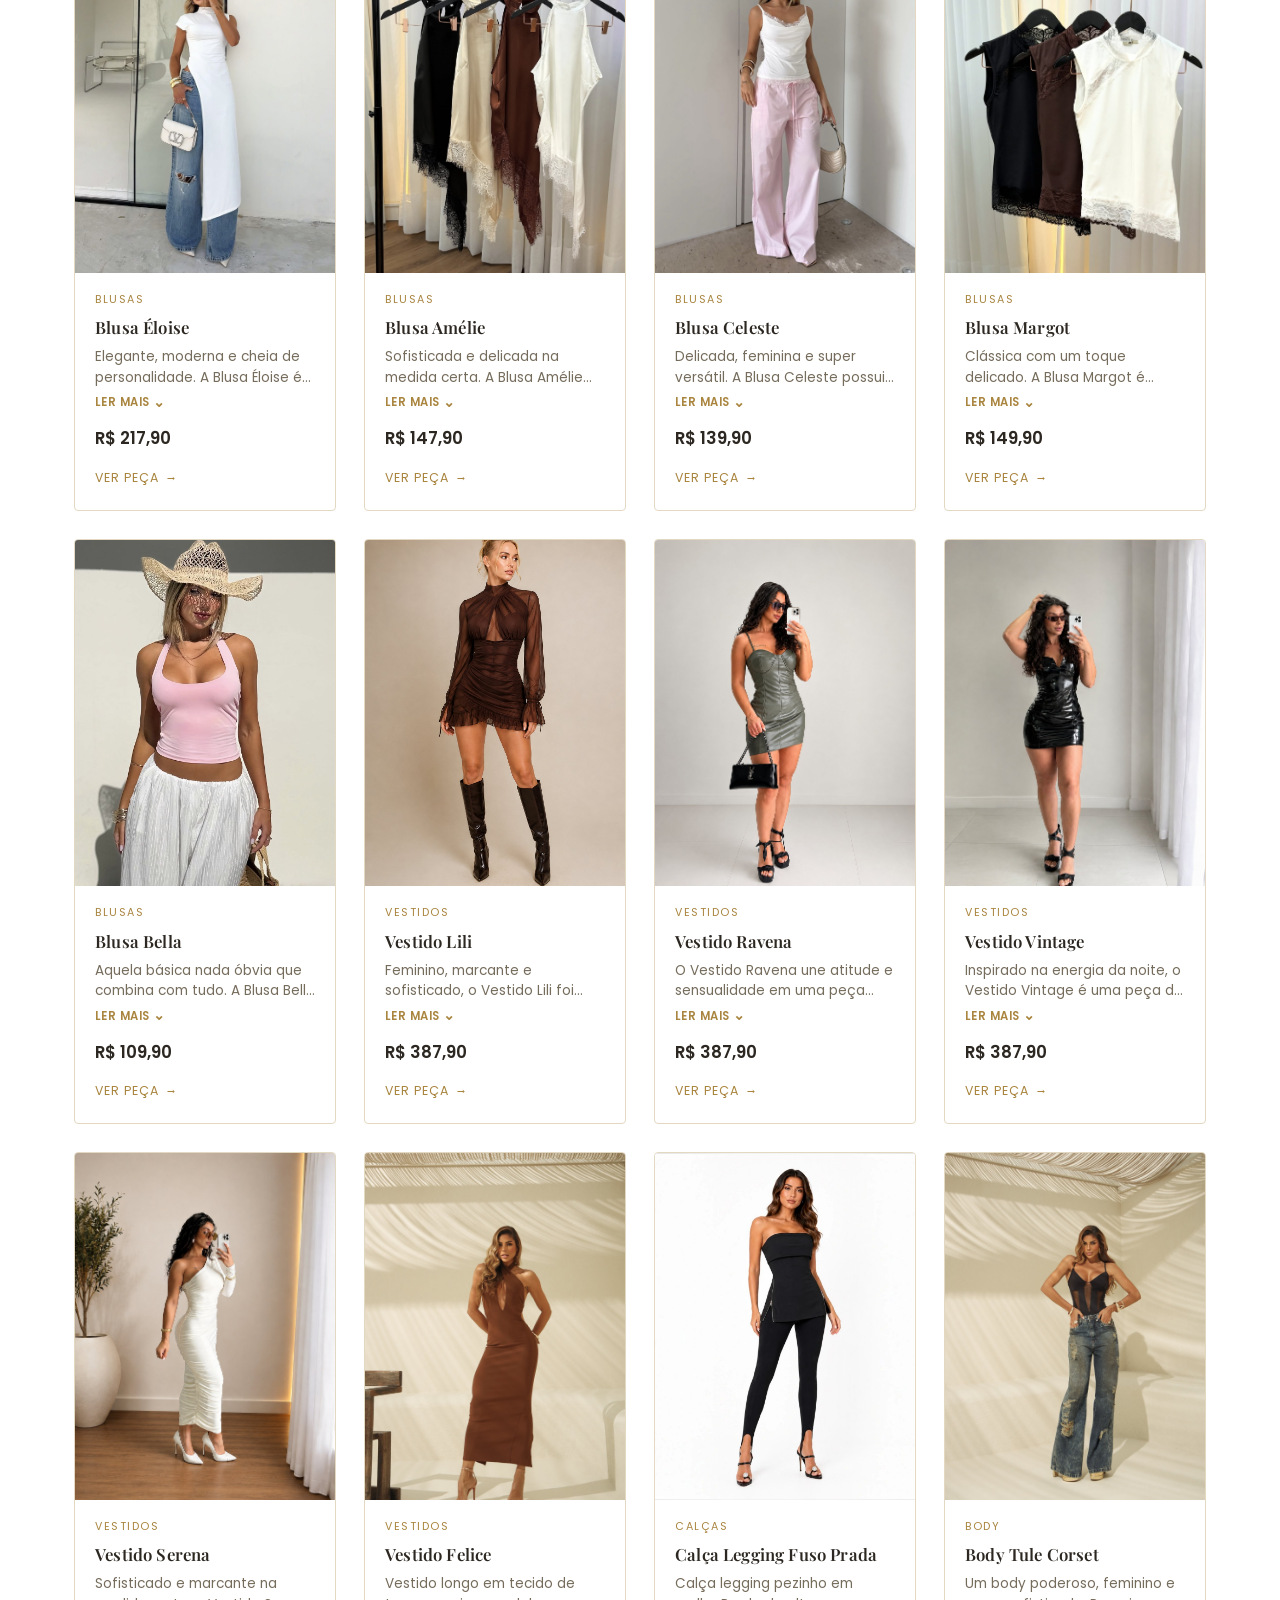
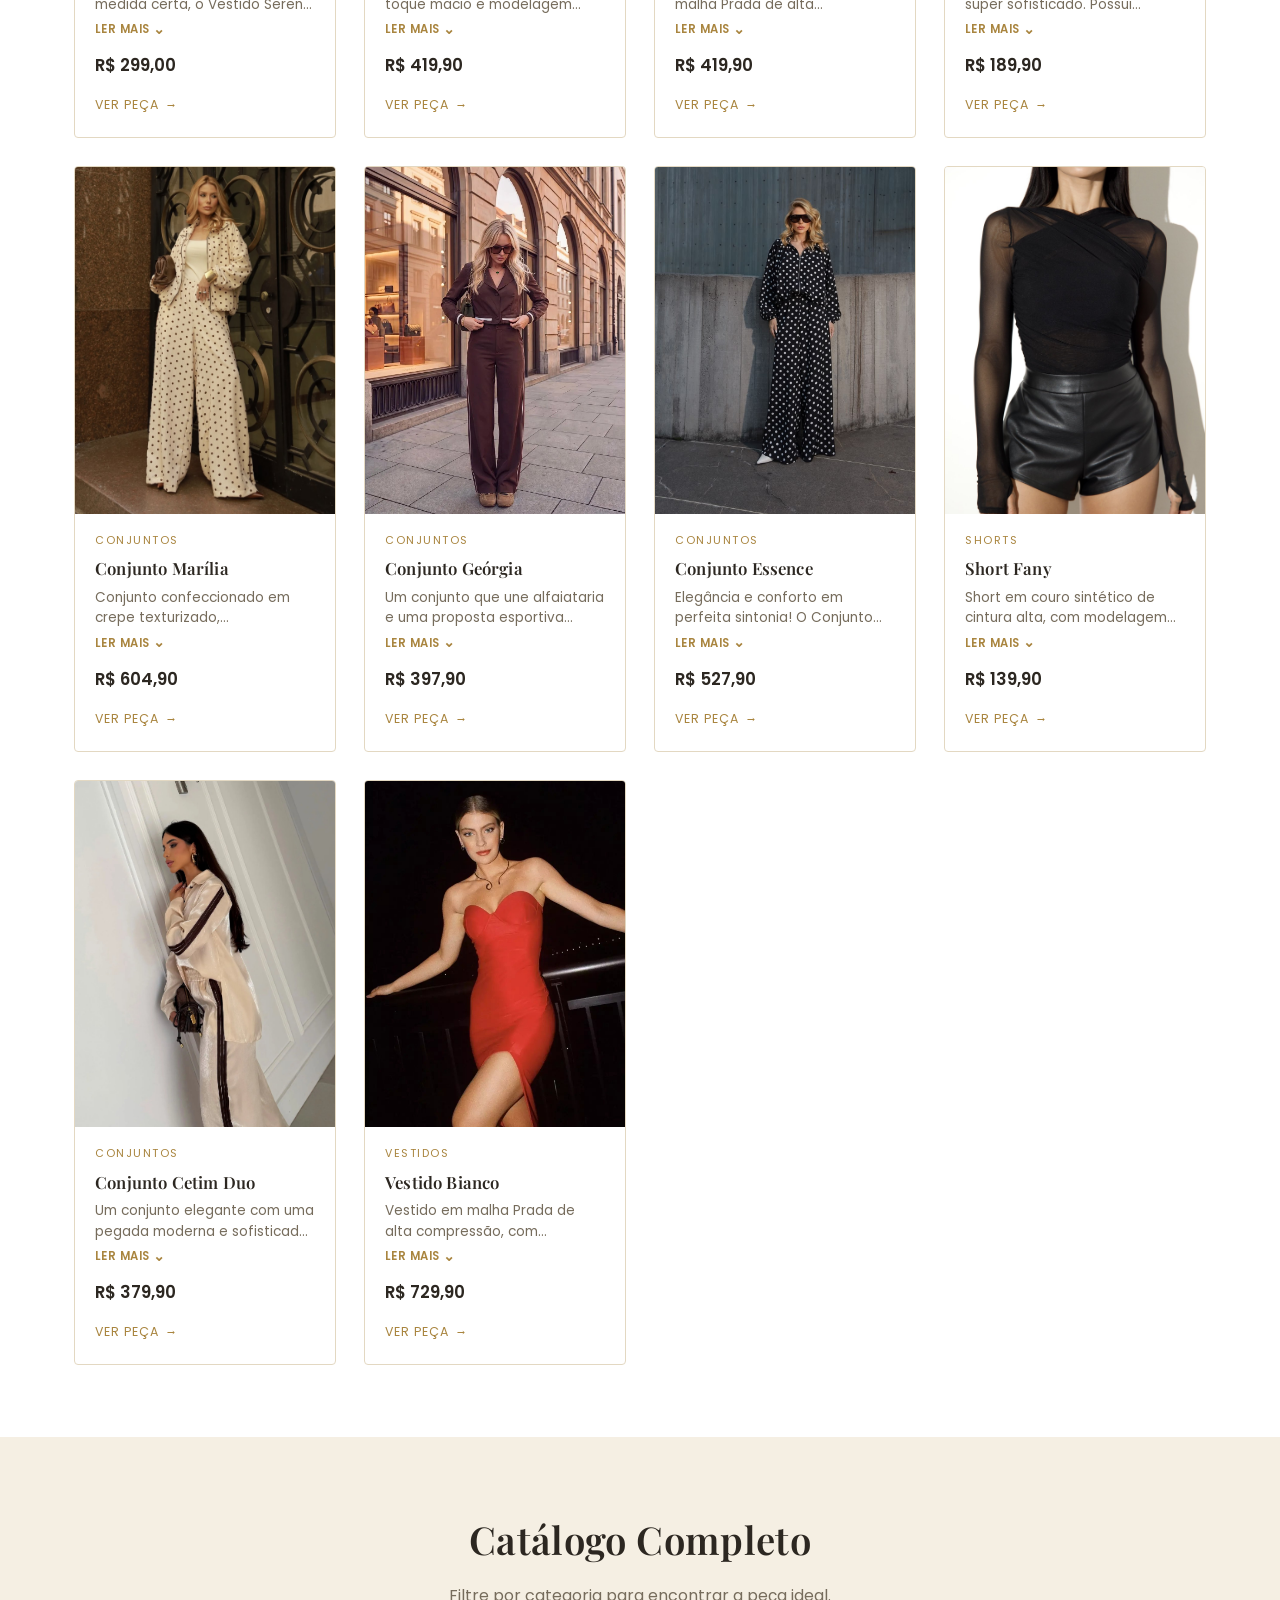
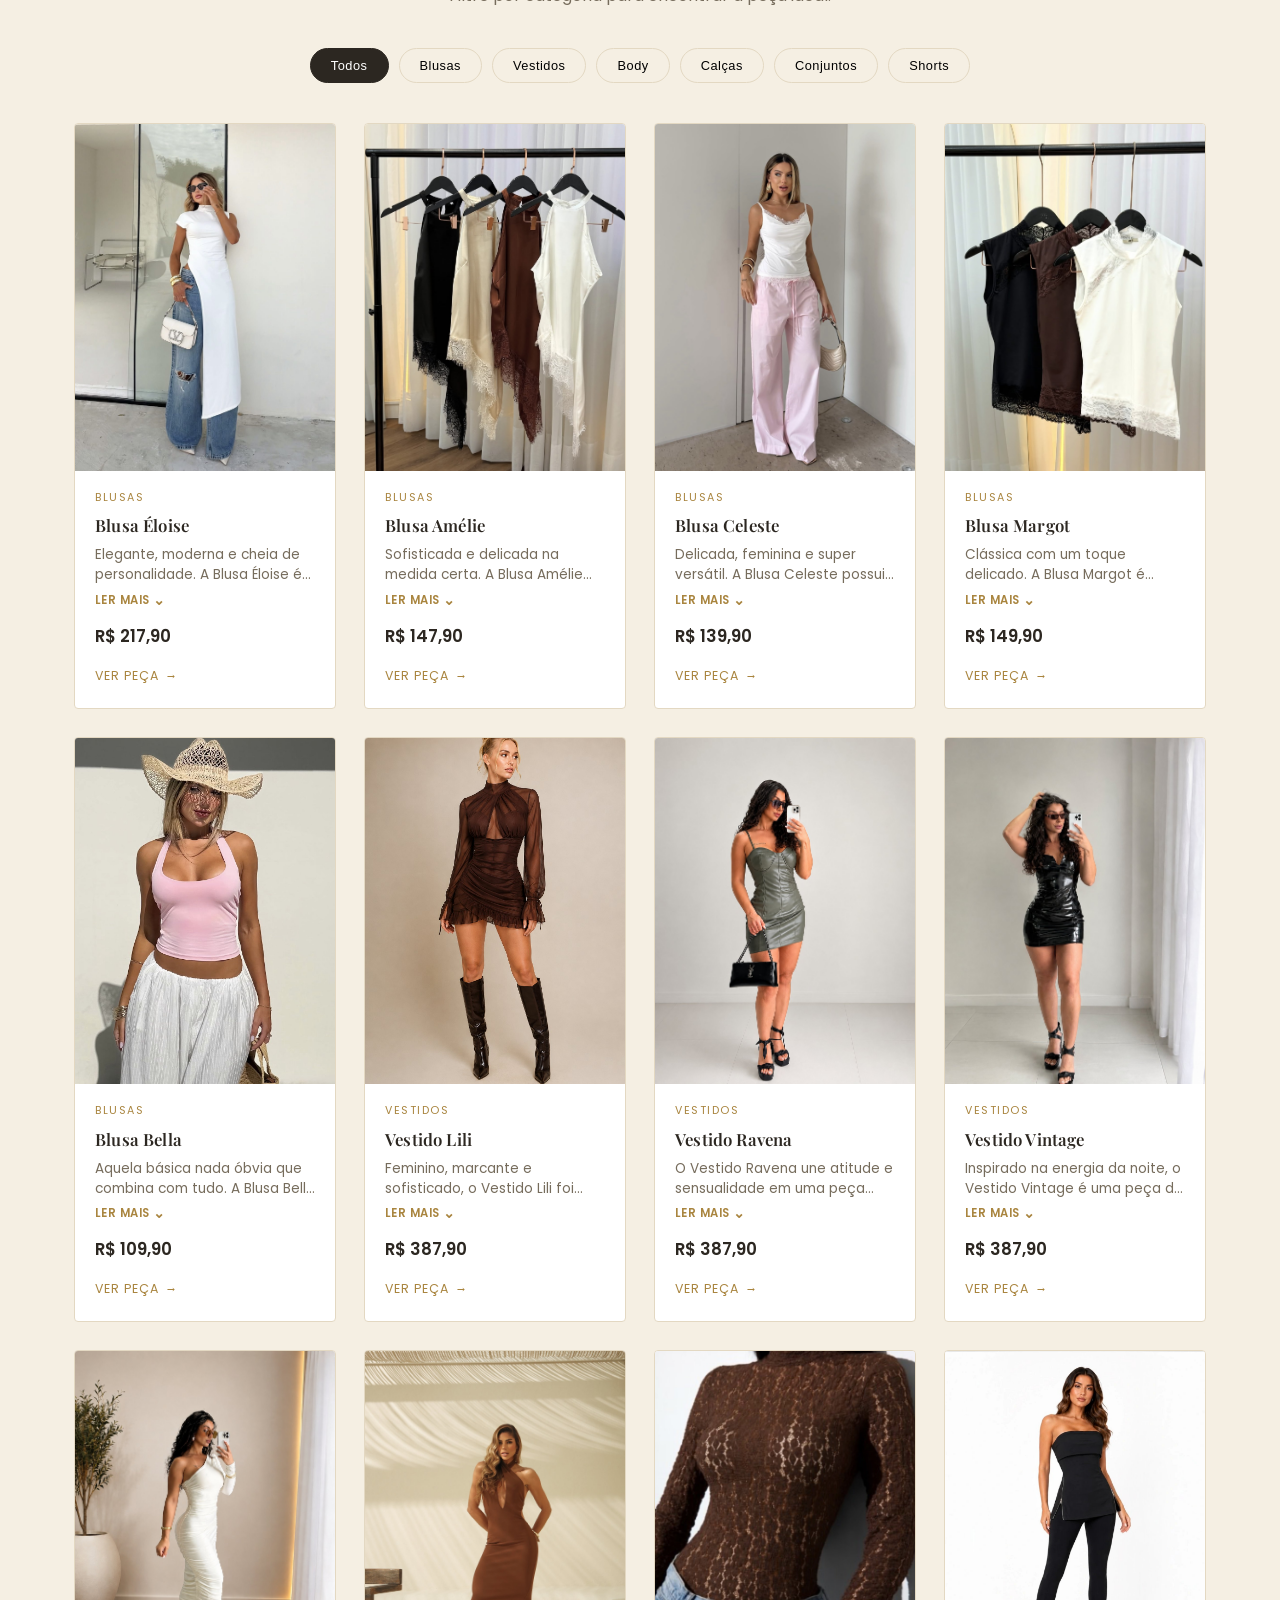
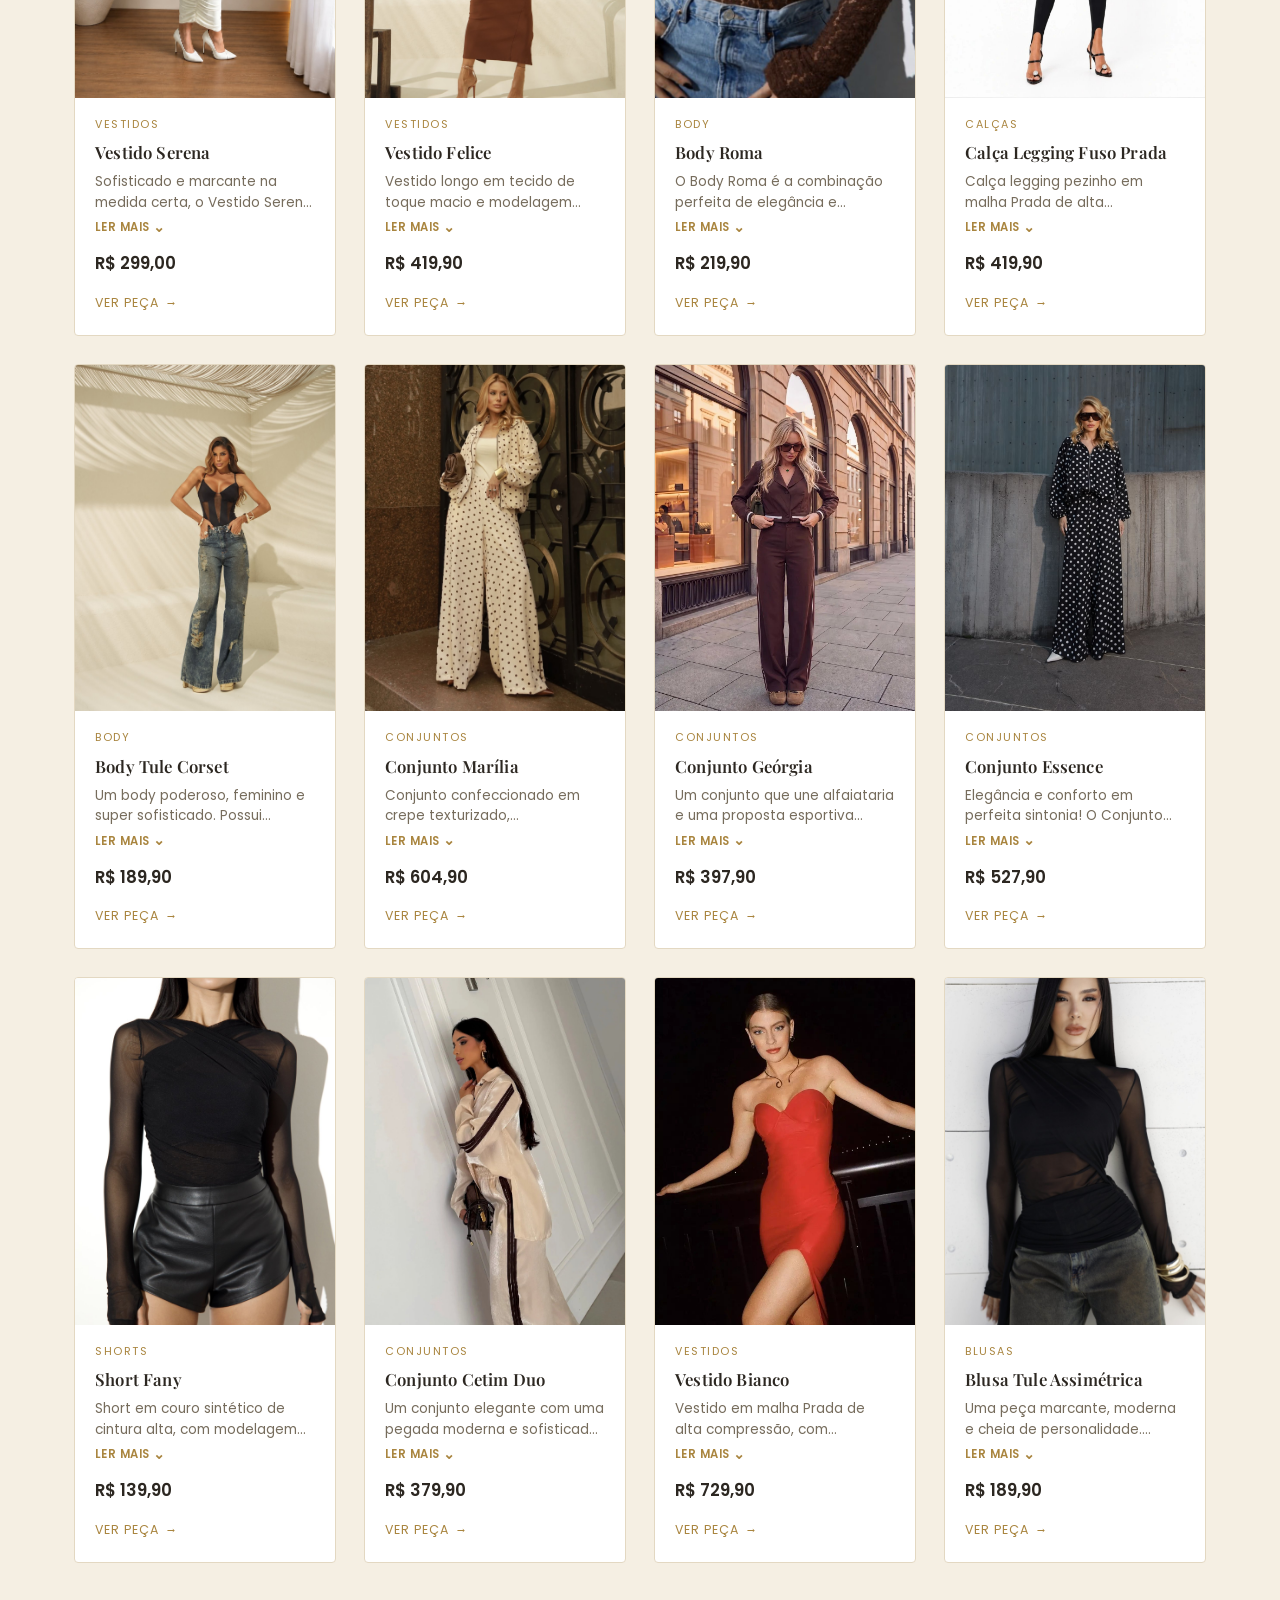
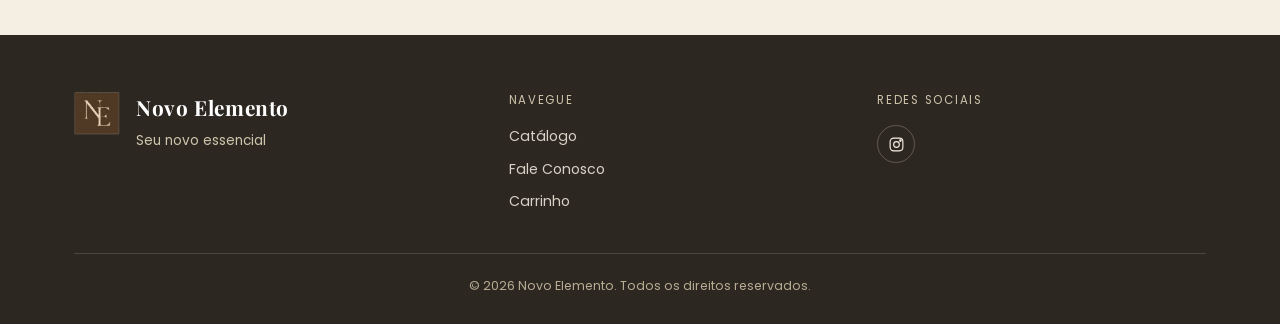
==== commit c26e391f: "Elimina o pulo de tela no fim da troca Feminino/Masculino - seletor Feminino|Masculino passa a ser H" ====
--- a/index.html
+++ b/index.html
@@ -1,5 +1,5 @@
 <!DOCTYPE html>
-<html lang="pt-BR">
+<html lang="pt-BR" data-gender="fem">
 <head>
 <meta charset="UTF-8">
 <meta name="viewport" content="width=device-width, initial-scale=1.0">
@@ -7,6 +7,7 @@
 <meta name="description" content="Loja Novo Elemento — moda com essência.">
 <link rel="icon" type="image/png" href="assets/favicon.png">
 <link rel="stylesheet" href="css/style.css">
+<script src="js/swap-boot.js"></script>
 </head>
 <body>
 
@@ -37,6 +38,14 @@
       </button>
     </div>
   </nav>
+
+  <div class="gender-bar">
+    <div class="gender-switch" role="group" aria-label="Escolher seção da loja">
+      <span class="gender-switch__thumb" aria-hidden="true"></span>
+      <a class="gender-switch__opt" href="index.html" data-gender-link="fem">Feminino</a>
+      <a class="gender-switch__opt" href="masculino.html" data-gender-link="masc">Masculino</a>
+    </div>
+  </div>
 
   <div class="nav-mobile">
     <ul>
@@ -70,6 +79,7 @@
   <p>Um catálogo pensado com cuidado — tecidos naturais, cores suaves e detalhes em dourado.</p>
   <div class="hero__actions">
     <a href="#catalogo" class="btn btn--gold">Ver Catálogo</a>
+    <a href="masculino.html" class="btn btn--outline" data-gender-link="masc">Coleção Masculina</a>
     <a href="sobre.html" class="btn btn--outline">Fale Conosco</a>
   </div>
   <p class="hero__notice">Peças limitadas — consulte disponibilidade.</p>
@@ -104,5 +114,7 @@
 <script src="js/nav.js"></script>
 <script src="js/catalog.js"></script>
 <script src="js/footer.js"></script>
+<script src="js/transition.js"></script>
+<div id="swap-ready" hidden></div>
 </body>
 </html>
--- a/css/style.css
+++ b/css/style.css
@@ -4,6 +4,96 @@
    ========================================================= */
 
 @import url("https://fonts.googleapis.com/css2?family=Playfair+Display:ital,wght@0,500;0,600;1,500&family=Poppins:wght@300;400;500;600&family=Alex+Brush&display=swap");
+
+/* Fontes de reserva com as MESMAS métricas das fontes da loja (Poppins e
+   Playfair Display): enquanto a fonte real não chega, o texto ocupa o mesmo
+   espaço — assim não há "pulo" de layout quando ela entra (importante logo
+   após a troca Feminino/Masculino). Valores medidos no navegador:
+   size-adjust = largura média ÷ largura da fonte local; ascent/descent/
+   line-gap = métrica da fonte real ÷ size-adjust. */
+@font-face {
+  font-family: "Poppins Fallback";
+  font-weight: 300;
+  src: local("Arial"), local("Liberation Sans"), local("Helvetica");
+  size-adjust: 108.65%;
+  ascent-override: 96.64%;
+  descent-override: 32.21%;
+  line-gap-override: 9.2%;
+}
+@font-face {
+  font-family: "Poppins Fallback";
+  font-weight: 400;
+  src: local("Arial"), local("Liberation Sans"), local("Helvetica");
+  size-adjust: 113.64%;
+  ascent-override: 92.4%;
+  descent-override: 30.8%;
+  line-gap-override: 8.8%;
+}
+@font-face {
+  font-family: "Poppins Fallback";
+  font-weight: 500;
+  src: local("Arial"), local("Liberation Sans"), local("Helvetica");
+  size-adjust: 110.26%;
+  ascent-override: 95.23%;
+  descent-override: 31.74%;
+  line-gap-override: 9.07%;
+}
+@font-face {
+  font-family: "Poppins Fallback";
+  font-weight: 600 900;
+  src: local("Arial Bold"), local("Arial-BoldMT"), local("Liberation Sans Bold"), local("Arial");
+  size-adjust: 104.77%;
+  ascent-override: 100.22%;
+  descent-override: 33.41%;
+  line-gap-override: 9.54%;
+}
+/* Variante para textos em CAIXA ALTA: as maiúsculas têm outra proporção de
+   largura (~0,95) que o texto misto (~1,13), então precisam de ajuste próprio. */
+@font-face {
+  font-family: "Poppins Fallback Caps";
+  font-weight: 400;
+  src: local("Arial"), local("Liberation Sans"), local("Helvetica");
+  size-adjust: 94.89%;
+  ascent-override: 110.65%;
+  descent-override: 36.88%;
+  line-gap-override: 10.54%;
+}
+@font-face {
+  font-family: "Poppins Fallback Caps";
+  font-weight: 500 599;
+  src: local("Arial"), local("Liberation Sans"), local("Helvetica");
+  size-adjust: 96.55%;
+  ascent-override: 108.76%;
+  descent-override: 36.25%;
+  line-gap-override: 10.36%;
+}
+@font-face {
+  font-family: "Playfair Fallback Caps";
+  font-weight: 600 900;
+  src: local("Times New Roman Bold"), local("TimesNewRomanPS-BoldMT"), local("Liberation Serif Bold"), local("Times New Roman");
+  size-adjust: 95.62%;
+  ascent-override: 113.16%;
+  descent-override: 26.25%;
+  line-gap-override: 0%;
+}
+@font-face {
+  font-family: "Playfair Fallback";
+  font-weight: 100 599;
+  src: local("Times New Roman"), local("Liberation Serif"), local("Tinos"), local("Times");
+  size-adjust: 111.7%;
+  ascent-override: 96.87%;
+  descent-override: 22.47%;
+  line-gap-override: 0%;
+}
+@font-face {
+  font-family: "Playfair Fallback";
+  font-weight: 600 900;
+  src: local("Times New Roman Bold"), local("TimesNewRomanPS-BoldMT"), local("Liberation Serif Bold"), local("Times New Roman");
+  size-adjust: 106.39%;
+  ascent-override: 101.7%;
+  descent-override: 23.59%;
+  line-gap-override: 0%;
+}
 
 :root {
   --color-white: #ffffff;
@@ -15,8 +105,10 @@
   --color-text-light: #766c5c;
   --color-border: #e3d8c2;
 
-  --font-heading: "Playfair Display", serif;
-  --font-body: "Poppins", sans-serif;
+  --font-heading: "Playfair Display", "Playfair Fallback", serif;
+  --font-body: "Poppins", "Poppins Fallback", sans-serif;
+  --font-body-caps: "Poppins", "Poppins Fallback Caps", sans-serif;
+  --font-heading-caps: "Playfair Display", "Playfair Fallback Caps", serif;
 
   --container: 1180px;
   --radius: 4px;
@@ -29,6 +121,7 @@
 
 html {
   scroll-behavior: smooth;
+  overflow-x: hidden;
 }
 
 body {
@@ -37,6 +130,7 @@
   color: var(--color-text);
   background: var(--color-white);
   line-height: 1.6;
+  overflow-x: hidden;
 }
 
 body.no-scroll {
@@ -1522,3 +1616,250 @@
   opacity: 0.8;
   margin-top: -12px;
 }
+
+/* =========================================================
+   SEÇÕES FEMININO / MASCULINO
+   ========================================================= */
+
+/* Tema masculino: mesma identidade, tons mais frios e grafite. */
+html[data-gender="masc"] {
+  --color-linen: #ebe8e2;
+  --color-linen-dark: #dedad1;
+  --color-gold: #b3925a;
+  --color-gold-dark: #8f723f;
+  --color-text: #1d1d1f;
+  --color-text-light: #67676b;
+  --color-border: #dcd8cf;
+}
+
+/* Seletor "Feminino | Masculino" logo abaixo da navbar */
+.gender-bar {
+  display: flex;
+  justify-content: center;
+  padding: 0 24px 14px;
+  transition: padding 0.3s ease;
+}
+
+.site-header--scrolled .gender-bar {
+  padding-bottom: 10px;
+}
+
+.gender-switch {
+  position: relative;
+  display: grid;
+  grid-template-columns: 1fr 1fr;
+  width: min(100%, 320px);
+  padding: 3px;
+  border: 1px solid var(--color-border);
+  border-radius: 999px;
+  background: var(--color-white);
+}
+
+.gender-switch__thumb {
+  position: absolute;
+  top: 3px;
+  bottom: 3px;
+  left: 3px;
+  width: calc(50% - 3px);
+  border-radius: 999px;
+  background: var(--color-text);
+  transition: transform 0.7s cubic-bezier(0.65, 0, 0.25, 1);
+}
+
+.gender-switch[data-gender="masc"] .gender-switch__thumb,
+html[data-gender="masc"] .gender-switch:not([data-gender]) .gender-switch__thumb {
+  transform: translateX(100%);
+}
+
+.gender-switch__opt {
+  position: relative;
+  z-index: 1;
+  padding: 8px 14px;
+  text-align: center;
+  font-size: 0.7rem;
+  font-weight: 500;
+  letter-spacing: 0.2em;
+  text-transform: uppercase;
+  color: var(--color-text);
+  transition: color 0.45s ease;
+}
+
+.gender-switch[data-gender="fem"] [data-gender-link="fem"],
+.gender-switch[data-gender="masc"] [data-gender-link="masc"],
+html[data-gender="fem"] .gender-switch:not([data-gender]) [data-gender-link="fem"],
+html[data-gender="masc"] .gender-switch:not([data-gender]) [data-gender-link="masc"] {
+  color: var(--color-white);
+}
+
+/* Camada da troca Feminino/Masculino (js/transition.js): a página de destino
+   é revelada por um degradê (máscara) com brilho dourado e sparkles. */
+.swap-layer {
+  position: fixed;
+  inset: 0;
+  z-index: 9999;
+  visibility: hidden;
+  pointer-events: none;
+}
+
+.swap-layer--on {
+  visibility: visible;
+  pointer-events: auto;
+}
+
+.swap-layer--fxonly {
+  pointer-events: none;
+}
+
+.swap-surface {
+  position: absolute;
+  inset: 0;
+  overflow: hidden;
+  background: #fff;
+}
+
+.swap-frame {
+  position: absolute;
+  inset: 0;
+  width: 100%;
+  height: 100%;
+  border: 0;
+  background: #fff;
+  pointer-events: none;
+}
+
+.swap-gold {
+  position: absolute;
+  inset: 0;
+  display: none;
+  background: linear-gradient(180deg, #faf1d8 0%, #f1deaa 55%, #e6c978 100%);
+}
+
+.swap-layer--gold .swap-gold {
+  display: block;
+}
+
+.swap-layer--gold .swap-frame {
+  display: none;
+}
+
+.swap-layer--fxonly .swap-surface {
+  display: none;
+}
+
+.swap-fx {
+  position: absolute;
+  inset: 0;
+  width: 100%;
+  height: 100%;
+  pointer-events: none;
+}
+
+/* Depois de uma troca de seção, o que já estava visível na camada de
+   transição não repete a animação de entrada. data-arrived fica pela vida
+   da página (remover reiniciaria a animação das legendas); data-fresh sai
+   ~2s depois, devolvendo o fade normal dos blocos ao rolar. */
+html[data-fresh] .reveal {
+  transition: none;
+}
+
+html[data-arrived] .hero-carousel__caption,
+html[data-arrived] .hero-masc__caption {
+  animation: none;
+}
+
+/* Hero da seção masculina: tríptico de fotos + legenda */
+.hero-masc {
+  position: relative;
+  display: grid;
+  grid-template-columns: repeat(3, 1fr);
+  height: min(76vh, 640px);
+  min-height: 400px;
+  overflow: hidden;
+  background: var(--color-text);
+}
+
+.hero-masc img {
+  width: 100%;
+  height: 100%;
+  object-fit: cover;
+  object-position: center 16%;
+}
+
+.hero-masc__overlay {
+  position: absolute;
+  inset: 0;
+  background: linear-gradient(180deg, rgba(14, 14, 15, 0.22) 0%, rgba(14, 14, 15, 0.62) 100%);
+}
+
+.hero-masc__caption {
+  position: absolute;
+  inset: 0;
+  display: flex;
+  flex-direction: column;
+  align-items: center;
+  justify-content: center;
+  gap: 18px;
+  padding: 0 24px;
+  text-align: center;
+  color: var(--color-white);
+  animation: hero-caption-in 1.1s ease both;
+}
+
+.hero-masc__caption h2 {
+  margin: 0;
+  font-size: clamp(1.9rem, 4.2vw, 3.1rem);
+  letter-spacing: 0.14em;
+  text-transform: uppercase;
+  color: var(--color-white);
+  text-shadow: 0 2px 24px rgba(0, 0, 0, 0.45);
+}
+
+.hero-masc__caption p {
+  margin: 0;
+  max-width: 420px;
+  font-size: 0.95rem;
+  color: rgba(255, 255, 255, 0.88);
+}
+
+.hero-masc__line {
+  width: 56px;
+  height: 1px;
+  background: var(--color-gold);
+}
+
+@media (max-width: 640px) {
+  .hero-masc {
+    grid-template-columns: 1fr;
+    height: min(62vh, 520px);
+  }
+  .hero-masc img:nth-child(1),
+  .hero-masc img:nth-child(3) {
+    display: none;
+  }
+}
+
+@media (prefers-reduced-motion: reduce) {
+  .gender-switch__thumb {
+    transition: none;
+  }
+}
+
+/* Textos em CAIXA ALTA usam a fonte de reserva calibrada pra maiúsculas
+   (ver @font-face "... Fallback Caps" no topo). */
+.btn,
+.nav-links a,
+.hero__eyebrow,
+.product-card__category,
+.product-card__more,
+.product-card__cta,
+.product-info__label,
+.footer-heading,
+.gender-switch__opt,
+.logo-fallback span {
+  font-family: var(--font-body-caps);
+}
+
+.hero-carousel__caption h2,
+.hero-masc__caption h2 {
+  font-family: var(--font-heading-caps);
+}
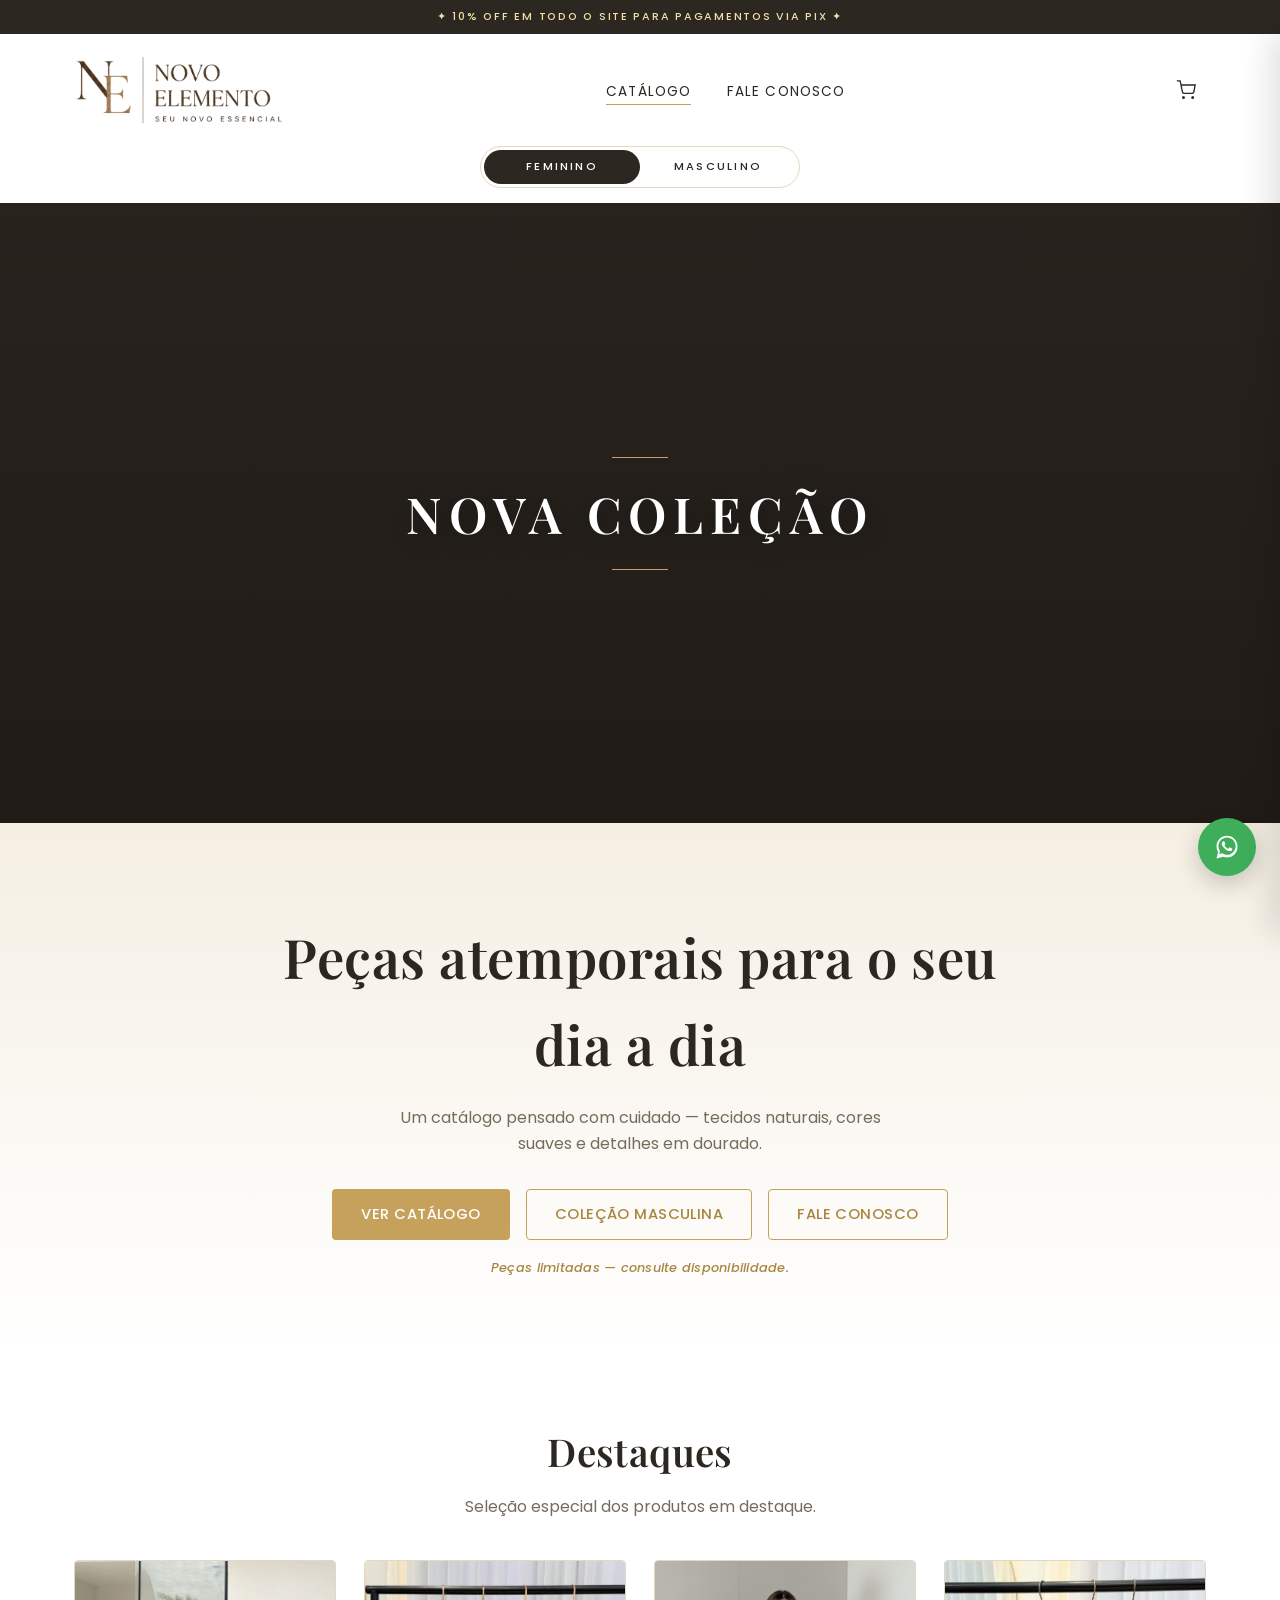
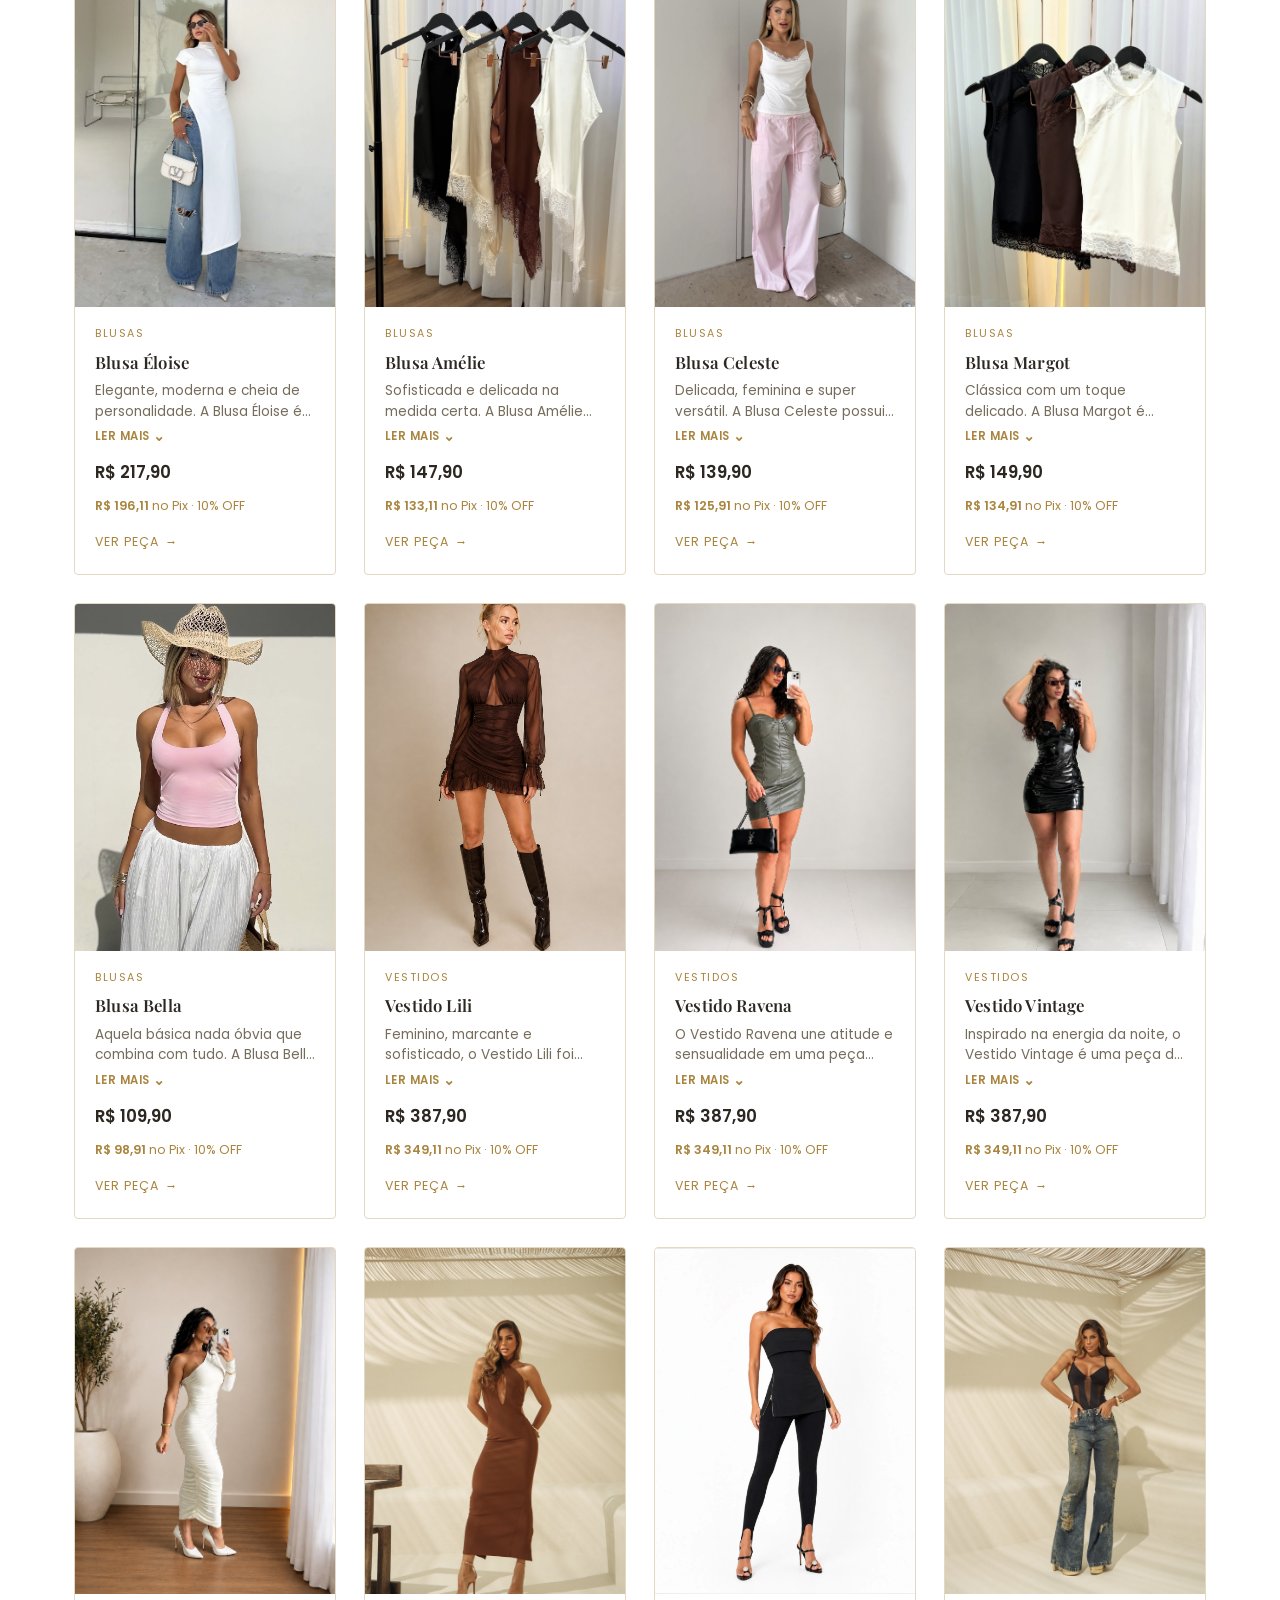
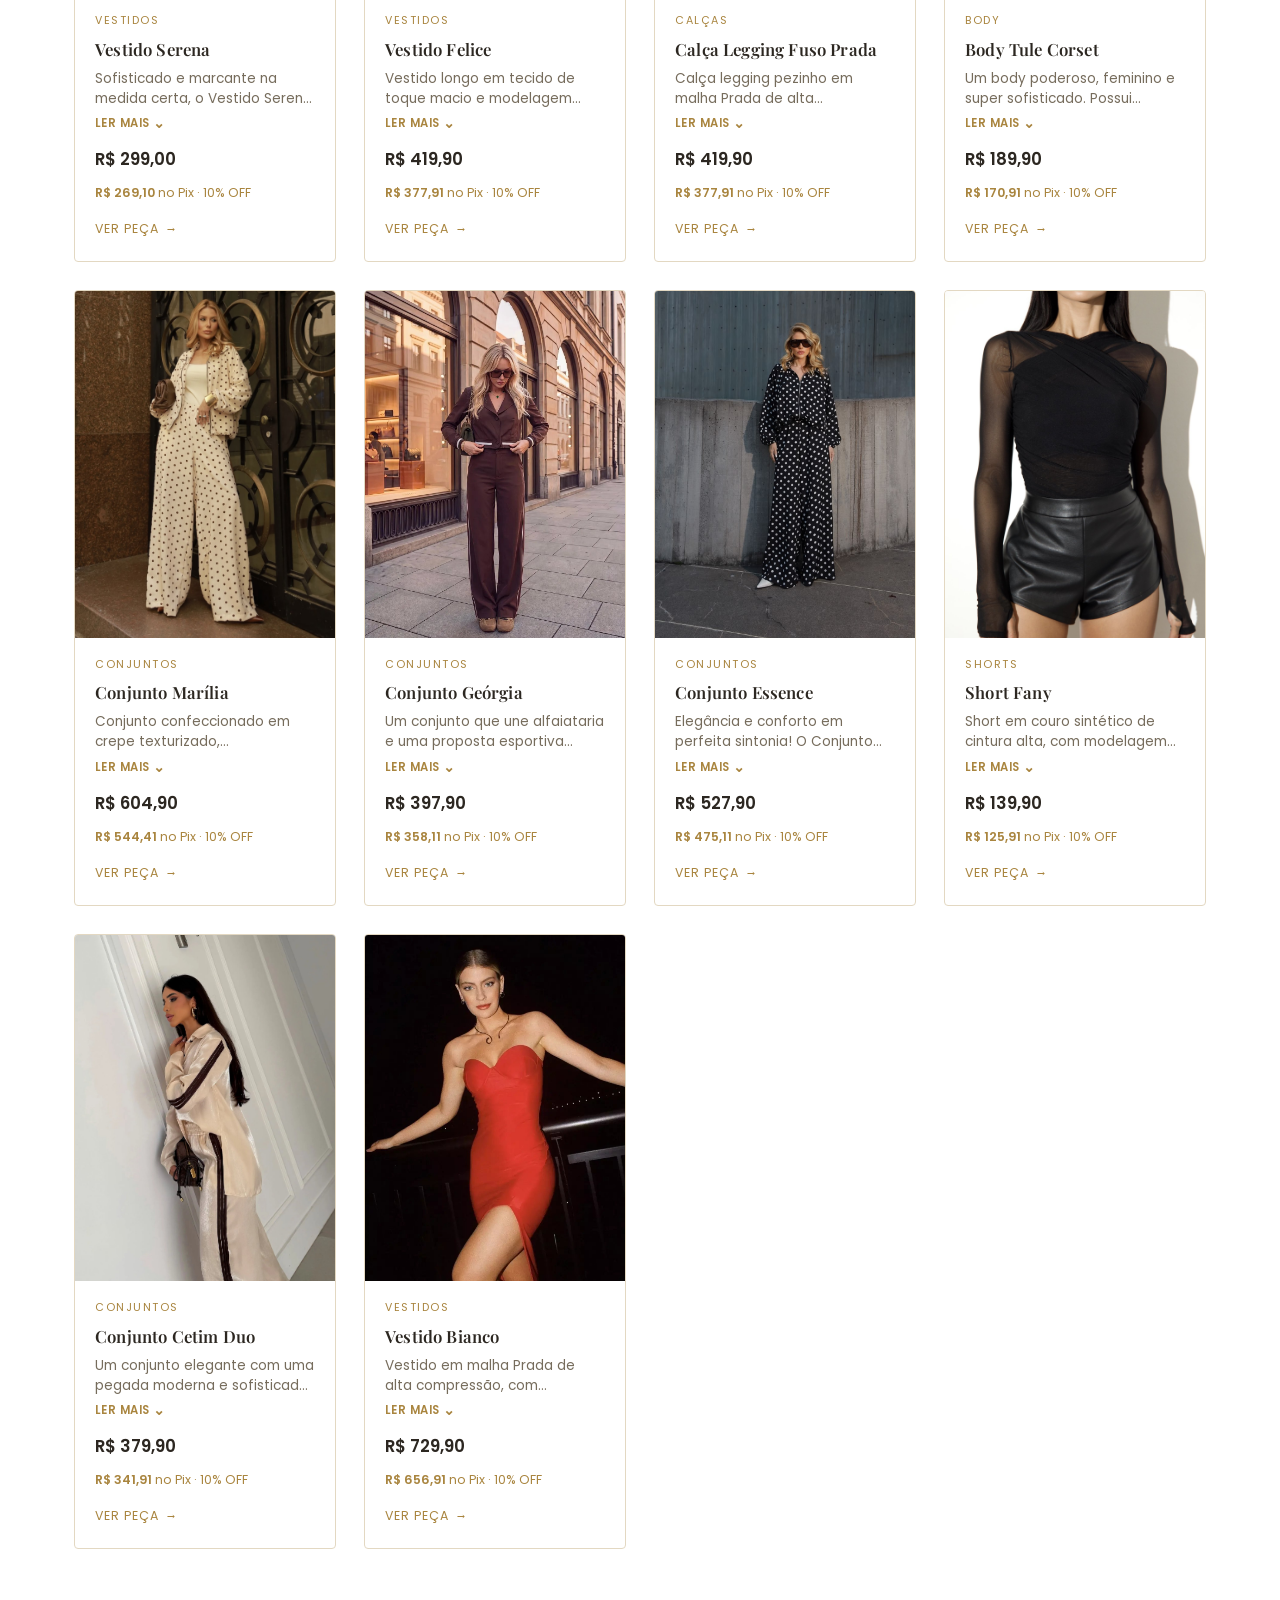
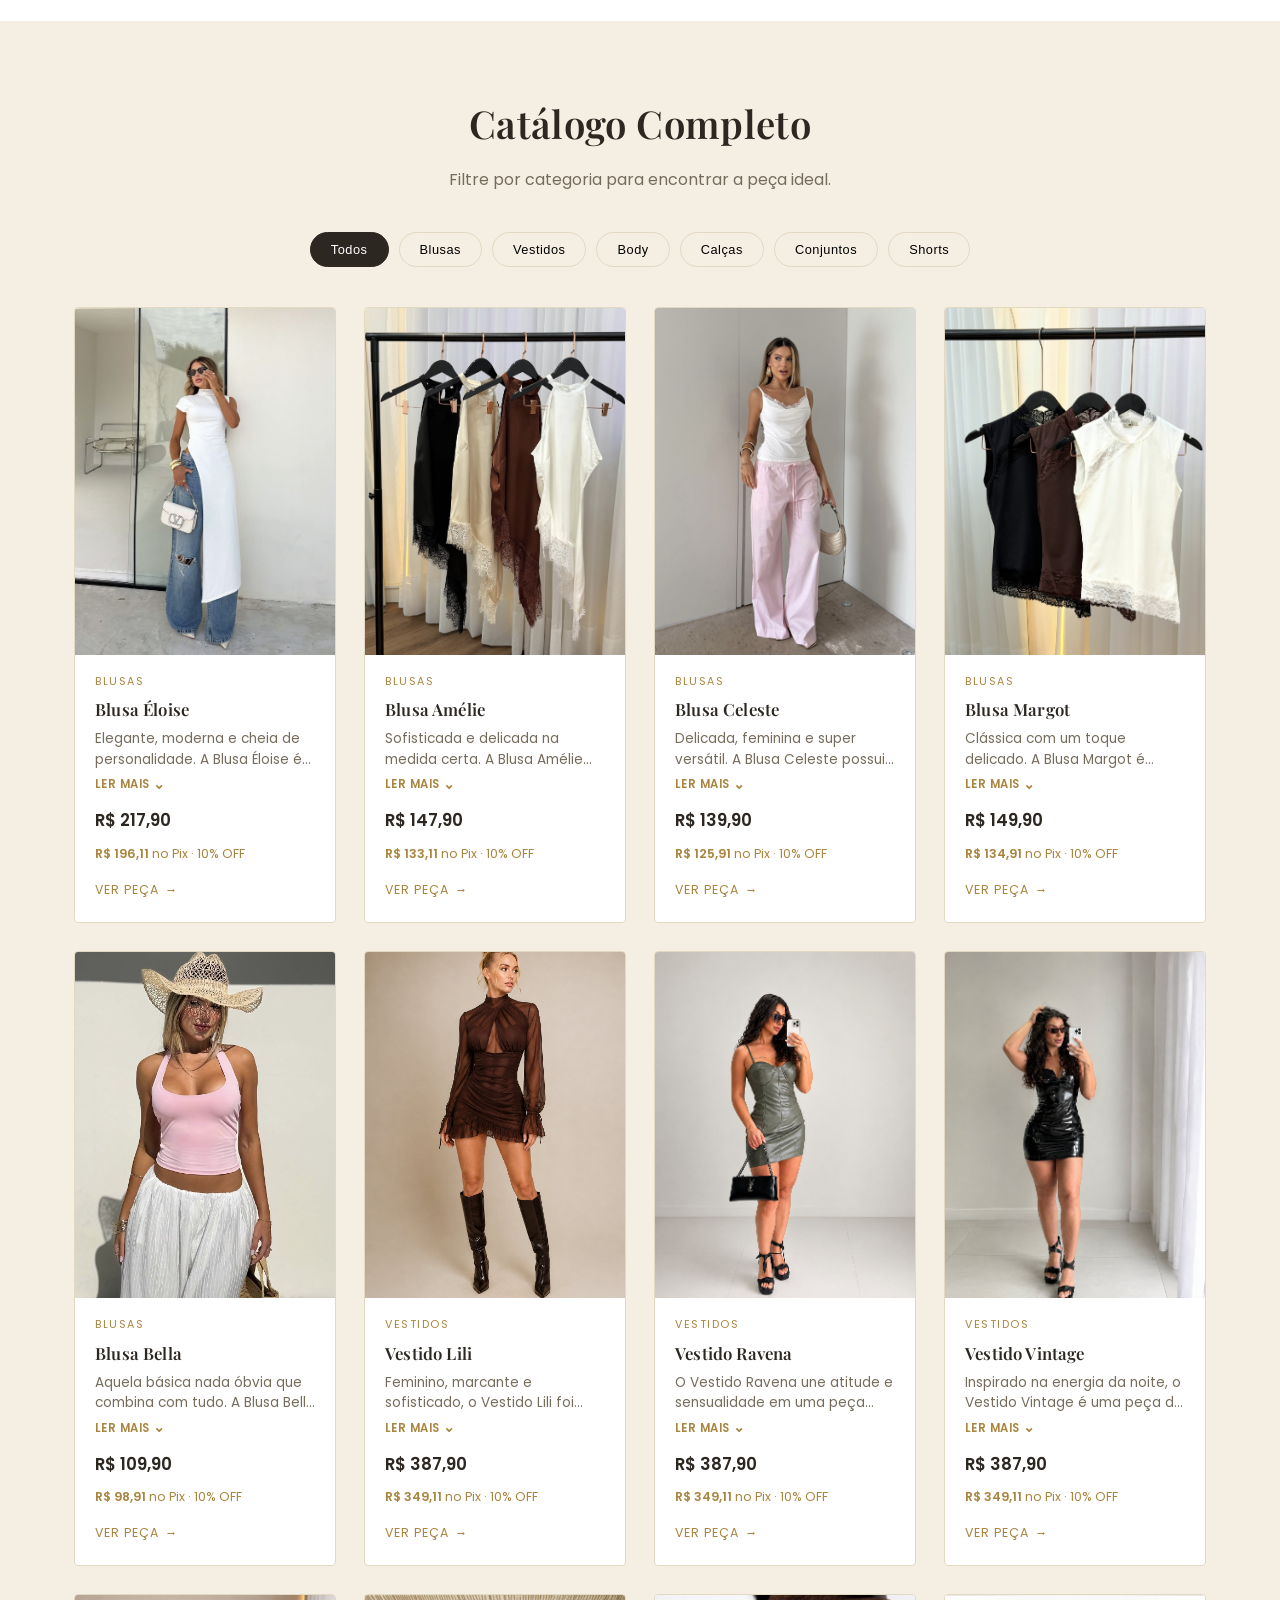
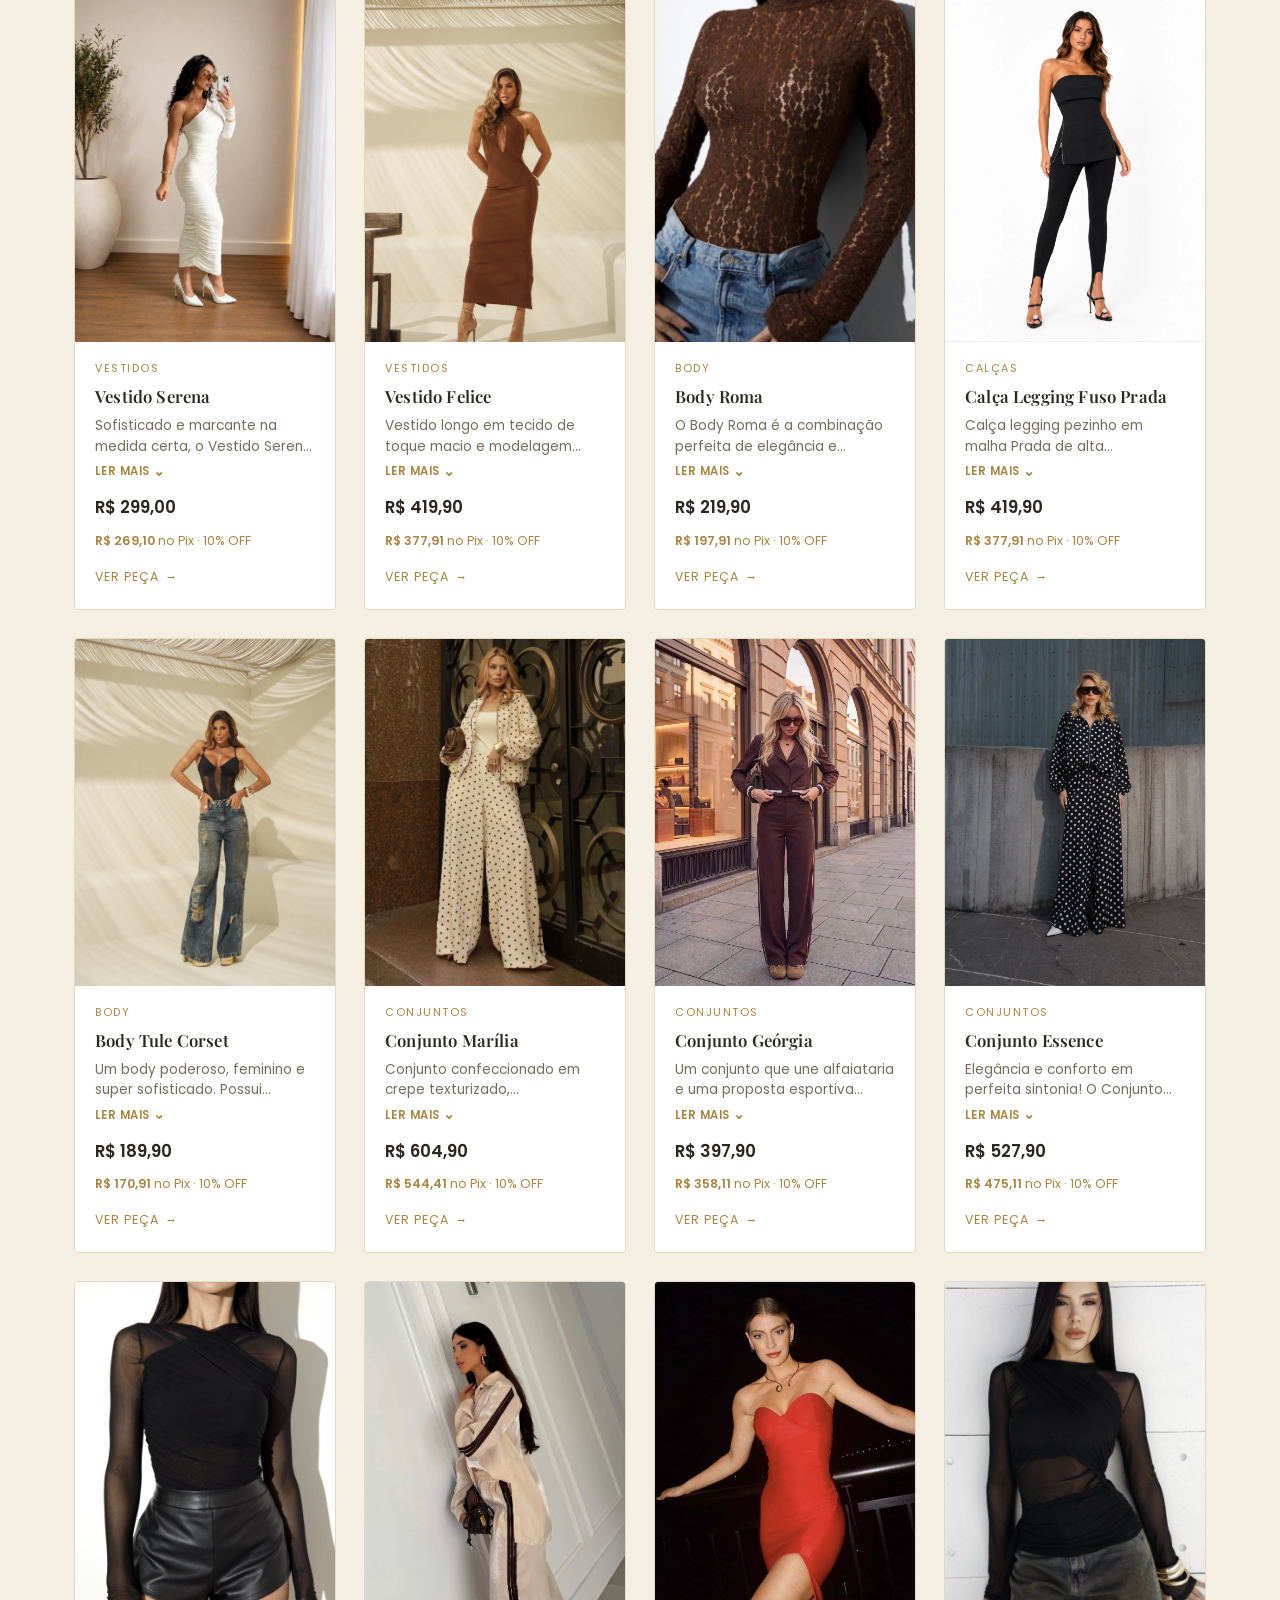
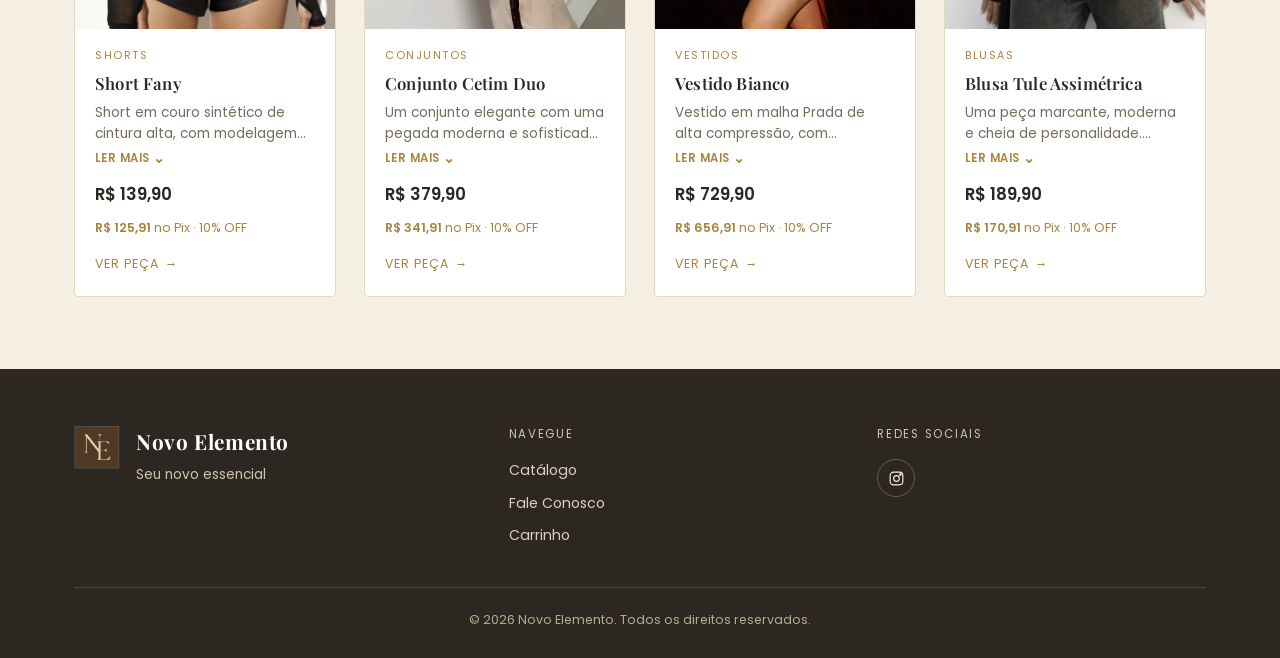
==== commit 2c3bf1a6: "Desconto de 10% no Pix em todo o site (faixa, precos, carrinho e checkout) - faixa "10% OFF EM TODO " ====
--- a/index.html
+++ b/index.html
@@ -10,6 +10,8 @@
 <script src="js/swap-boot.js"></script>
 </head>
 <body>
+
+<div class="promo-bar" role="note"><span>&#10022; 10% OFF EM TODO O SITE PARA PAGAMENTOS VIA PIX &#10022;</span></div>
 
 <header class="site-header">
   <nav class="nav">
--- a/css/style.css
+++ b/css/style.css
@@ -119,9 +119,14 @@
   box-sizing: border-box;
 }
 
+/* Sem scroll lateral (o menu mobile fica fora da tela). Usa "clip" e não
+   "hidden" no <body>: clip corta o excesso SEM criar contêiner de rolagem —
+   com "hidden" o cabeçalho sticky pararia de acompanhar a página. O <html>
+   mantém "hidden" só como reserva pra navegadores sem suporte a clip. */
 html {
   scroll-behavior: smooth;
   overflow-x: hidden;
+  overflow-x: clip;
 }
 
 body {
@@ -130,9 +135,10 @@
   color: var(--color-text);
   background: var(--color-white);
   line-height: 1.6;
-  overflow-x: hidden;
-}
-
+  overflow-x: clip;
+}
+
+html.no-scroll,
 body.no-scroll {
   overflow: hidden;
 }
@@ -1863,3 +1869,103 @@
 .hero-masc__caption h2 {
   font-family: var(--font-heading-caps);
 }
+
+/* =========================================================
+   FAIXA PROMOCIONAL + PREÇO NO PIX
+   ========================================================= */
+
+.promo-bar {
+  position: relative;
+  overflow: hidden;
+  padding: 9px 16px;
+  background: var(--color-text);
+  color: #f3dfa6;
+  text-align: center;
+  font-family: var(--font-body-caps);
+  font-size: 0.68rem;
+  font-weight: 500;
+  letter-spacing: 0.16em;
+  line-height: 1.5;
+  text-transform: uppercase;
+}
+
+/* brilho dourado que passa pela faixa de tempos em tempos */
+.promo-bar::after {
+  content: "";
+  position: absolute;
+  inset: 0;
+  background: linear-gradient(100deg, transparent 35%, rgba(255, 236, 176, 0.3) 50%, transparent 65%);
+  transform: translateX(-100%);
+  animation: promo-shine 7s ease-in-out infinite;
+  pointer-events: none;
+}
+
+@keyframes promo-shine {
+  0%,
+  55% {
+    transform: translateX(-100%);
+  }
+  100% {
+    transform: translateX(100%);
+  }
+}
+
+@media (max-width: 480px) {
+  .promo-bar {
+    padding: 8px 12px;
+    font-size: 0.62rem;
+    letter-spacing: 0.1em;
+  }
+}
+
+@media (prefers-reduced-motion: reduce) {
+  .promo-bar::after {
+    display: none;
+  }
+}
+
+/* "R$ X no Pix · 10% OFF" nos cards e na página da peça */
+.product-card__prices,
+.product-info__prices {
+  flex-wrap: wrap;
+}
+
+.product-card__pix {
+  flex-basis: 100%;
+  font-size: 0.78rem;
+  color: var(--color-gold-dark);
+}
+
+.product-card__pix strong {
+  font-weight: 600;
+}
+
+/* bloco "No Pix" no resumo do carrinho */
+.cart-summary__pix {
+  display: flex;
+  align-items: center;
+  justify-content: space-between;
+  gap: 12px;
+  padding: 12px 14px;
+  border: 1px solid var(--color-gold);
+  border-radius: var(--radius);
+  background: rgba(198, 161, 91, 0.1);
+  color: var(--color-gold-dark);
+}
+
+.cart-summary__pix strong {
+  display: block;
+  font-size: 0.82rem;
+  letter-spacing: 0.04em;
+}
+
+.cart-summary__pix small {
+  display: block;
+  font-size: 0.74rem;
+  color: var(--color-text-light);
+}
+
+.cart-summary__pix-total {
+  font-size: 1.2rem;
+  font-weight: 600;
+}
